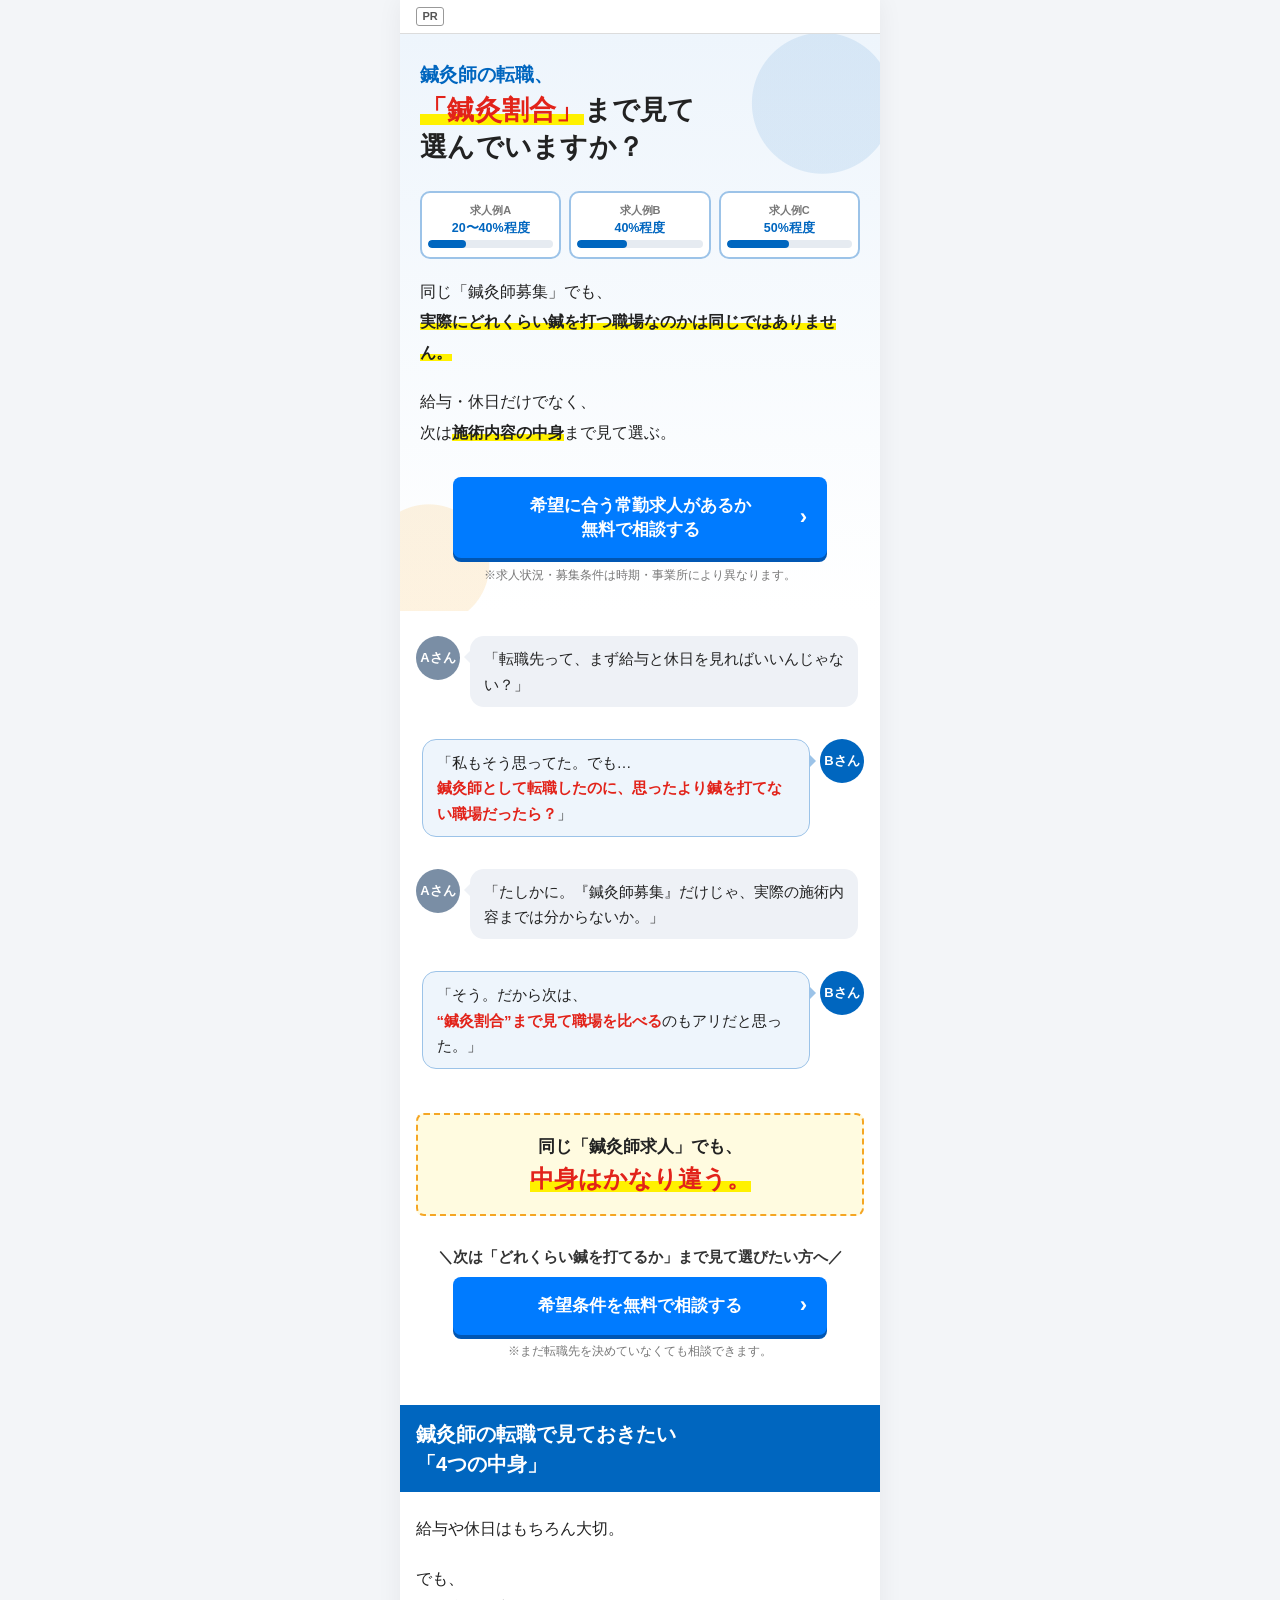
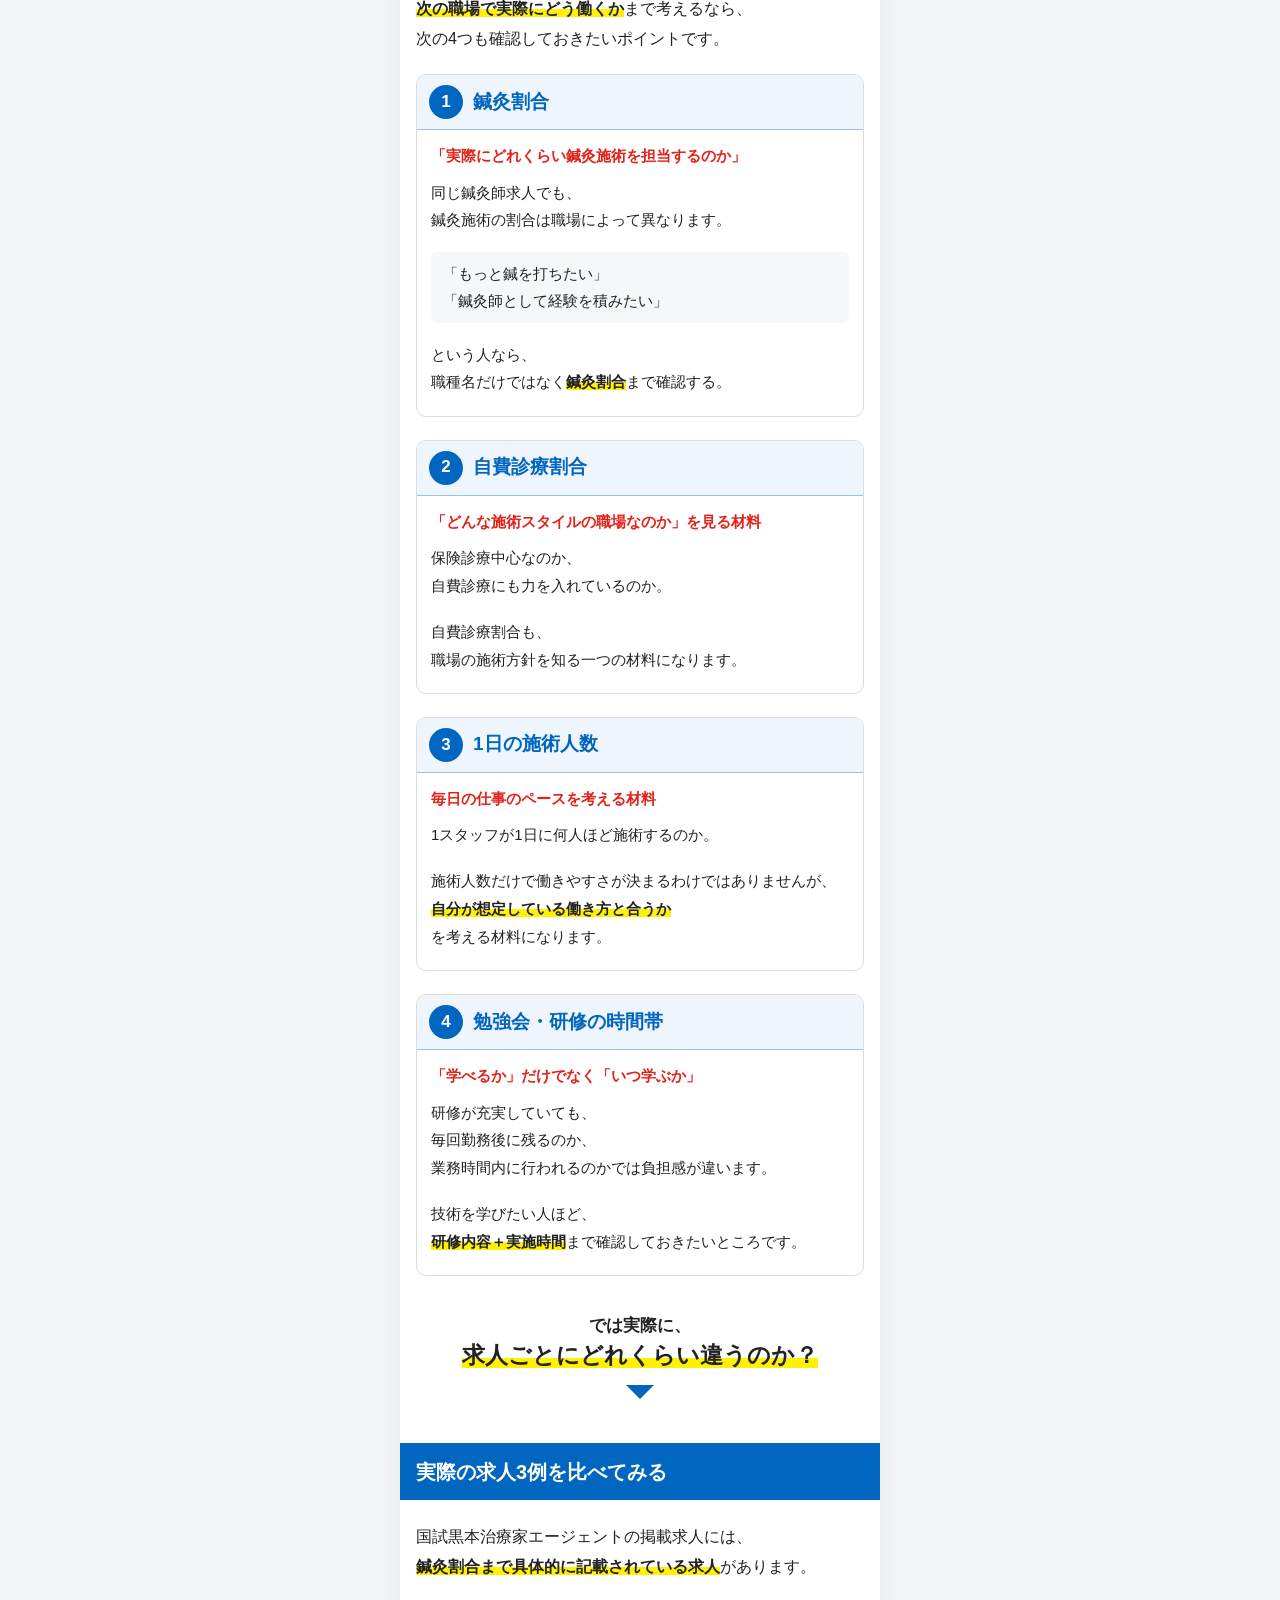
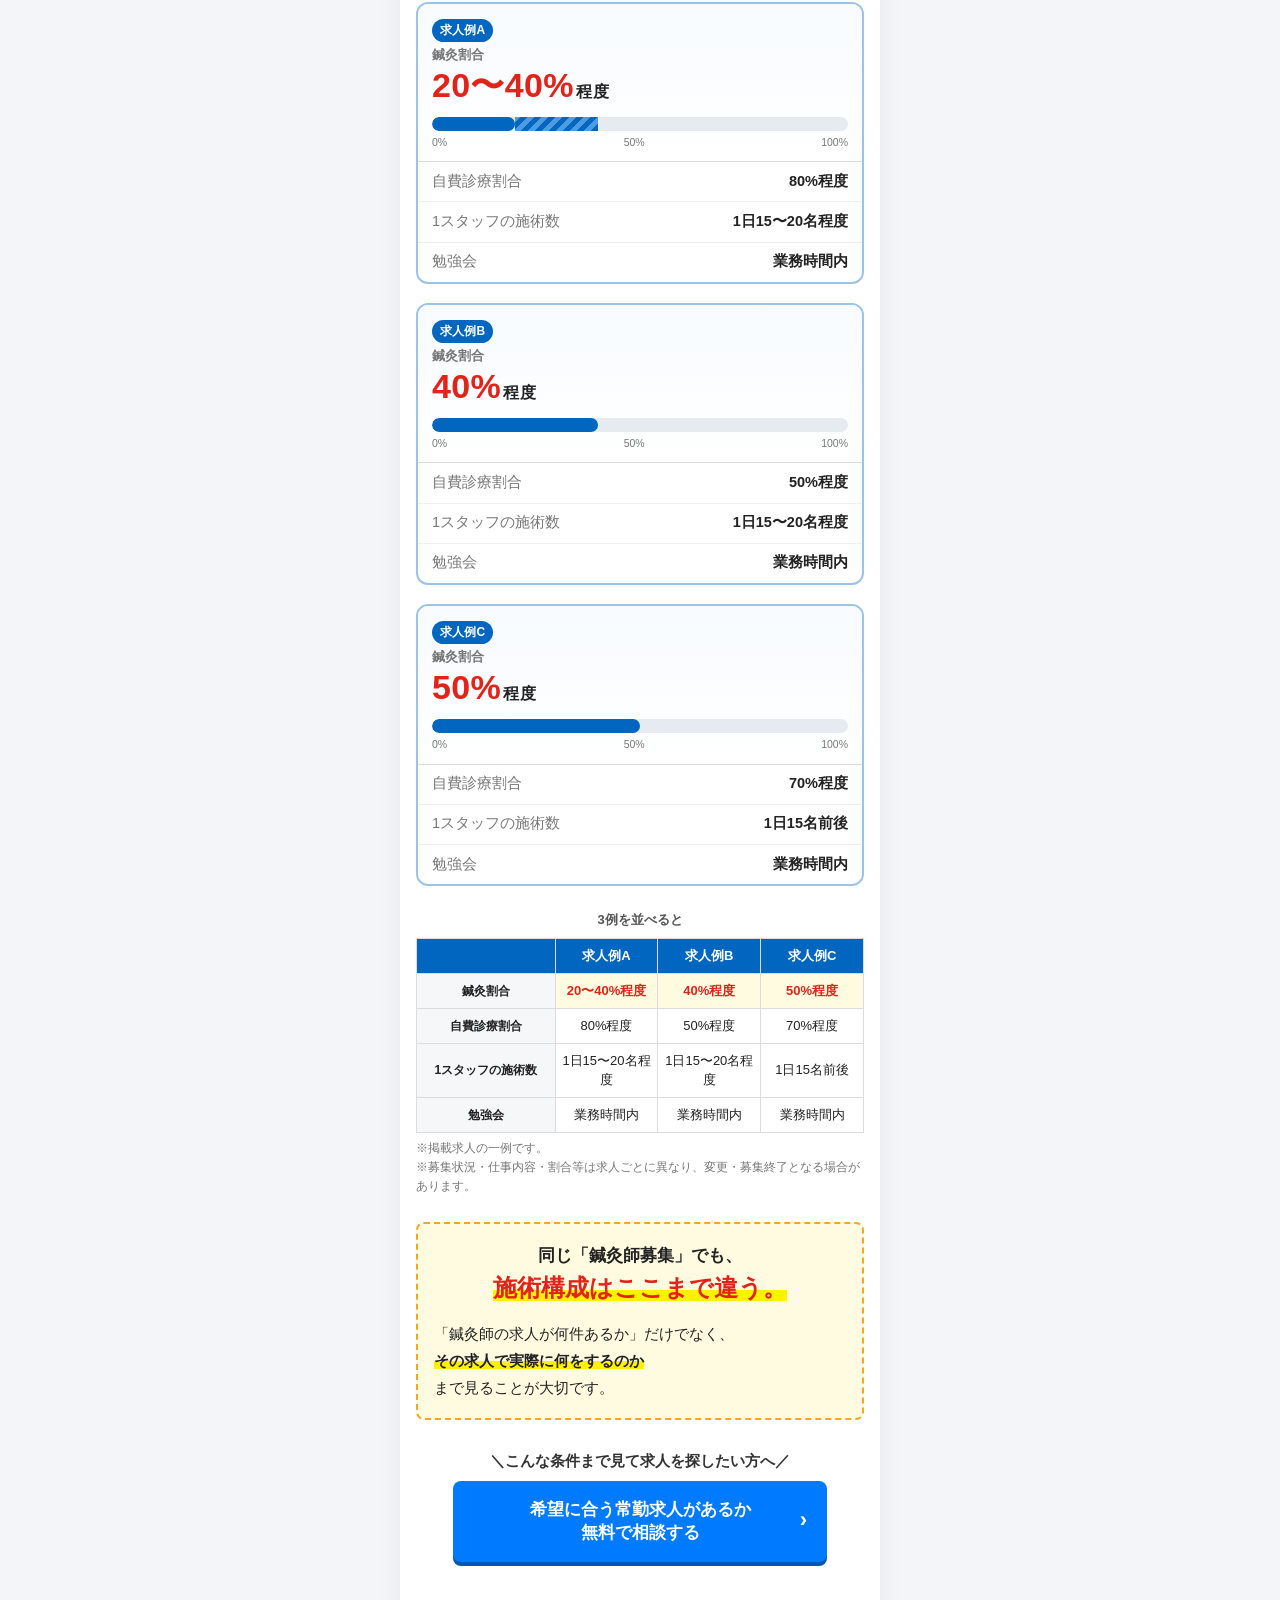
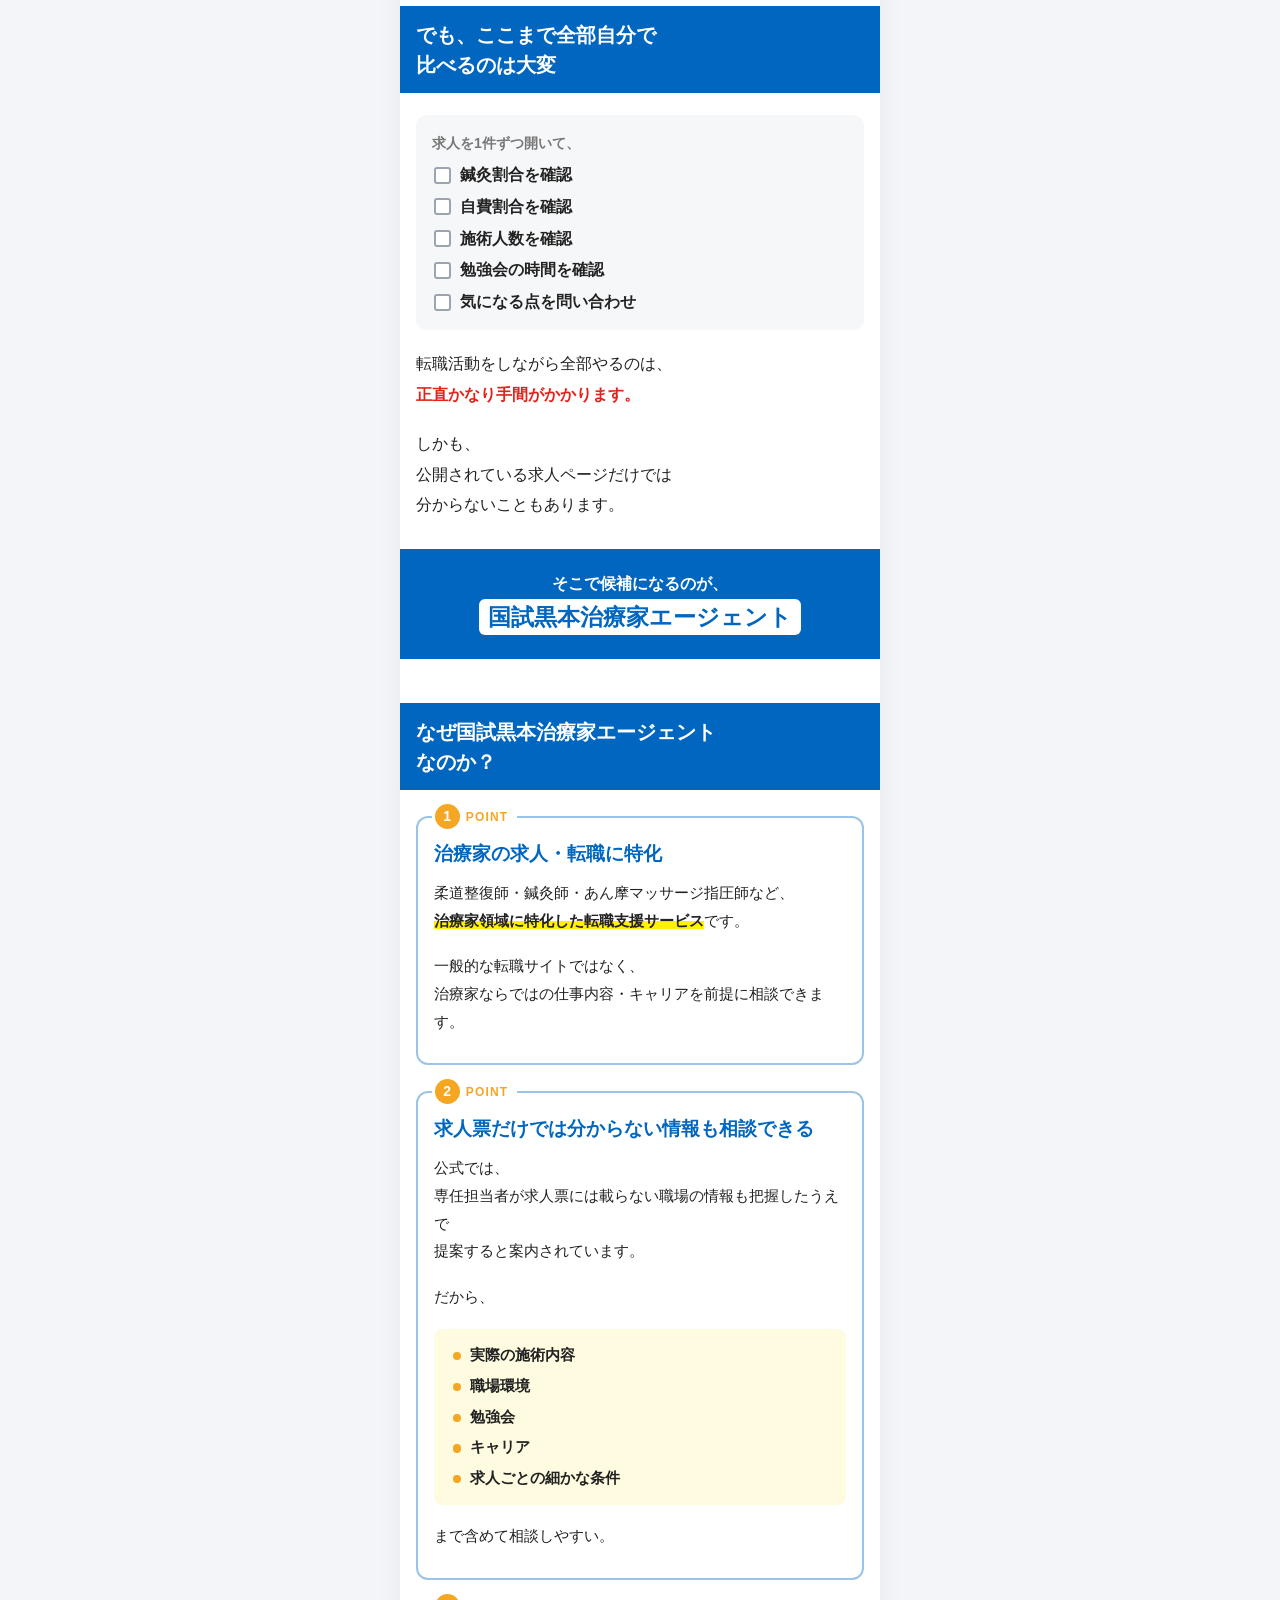
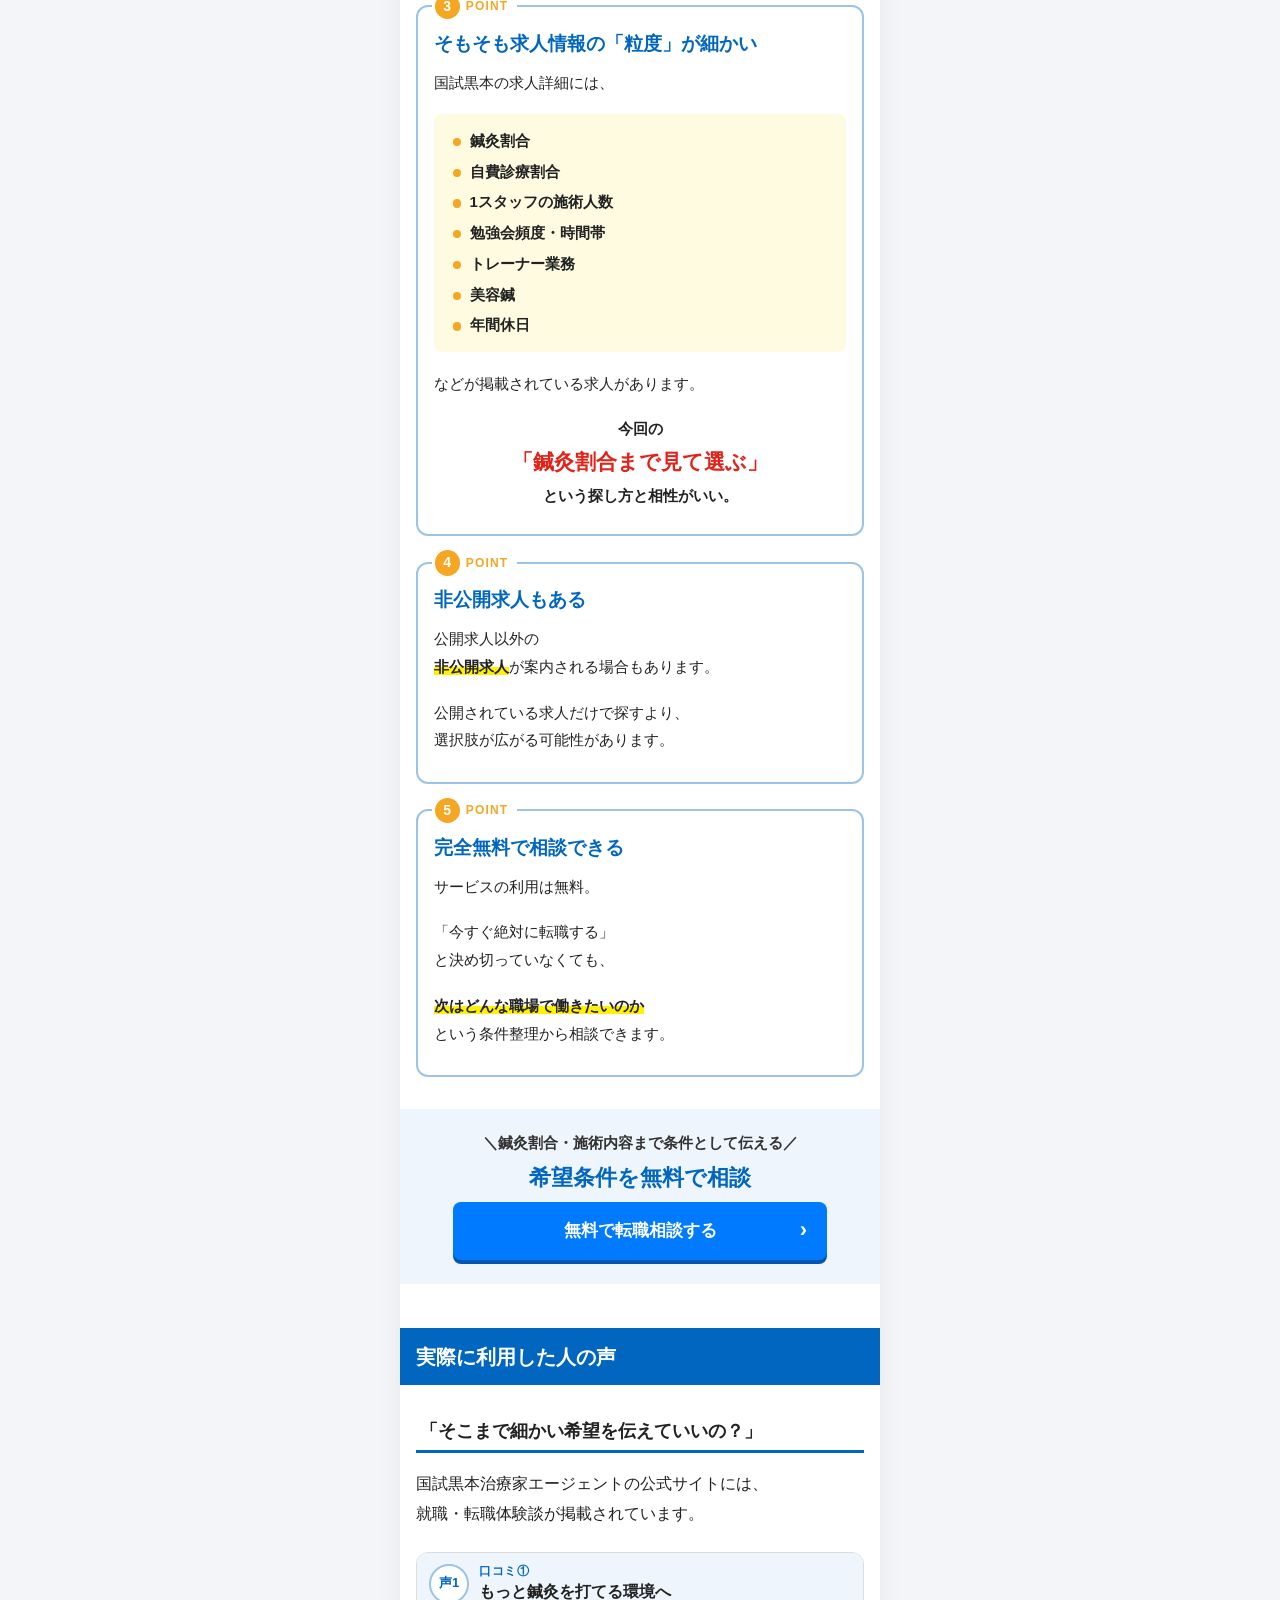
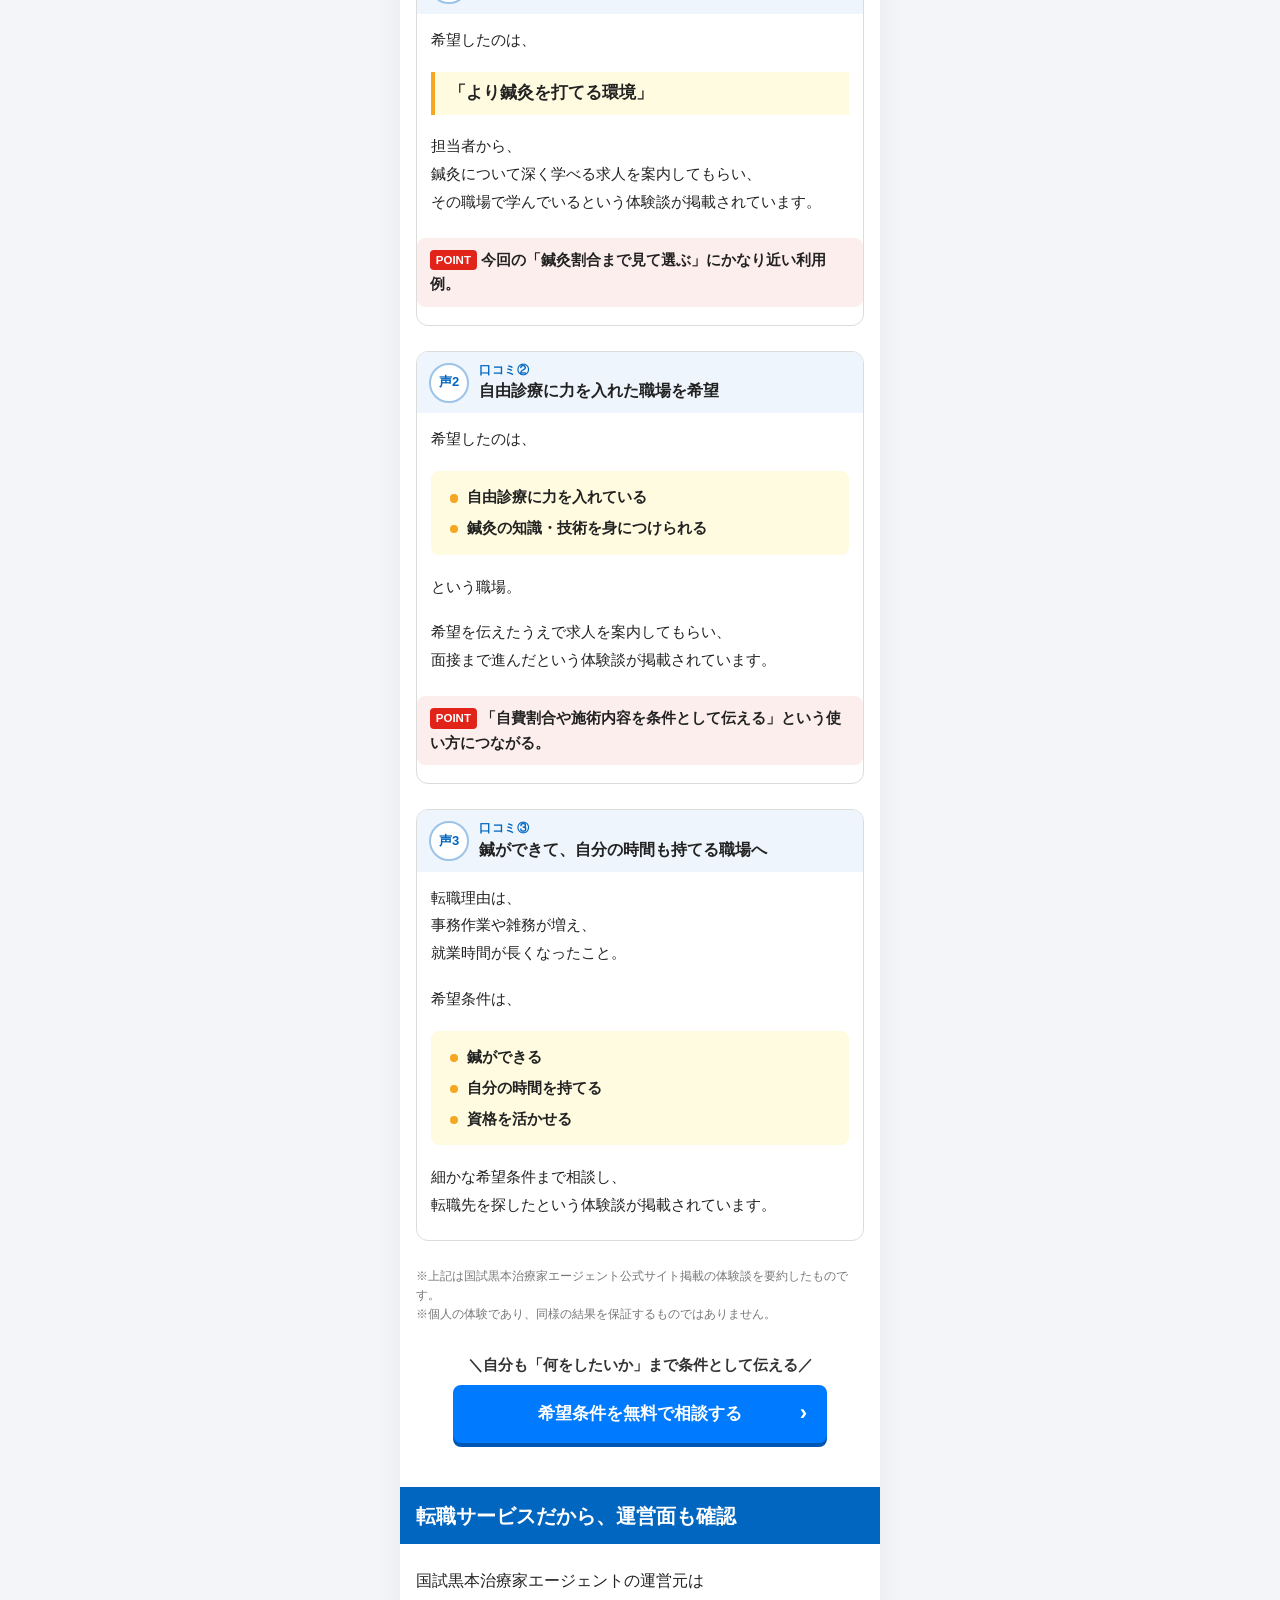
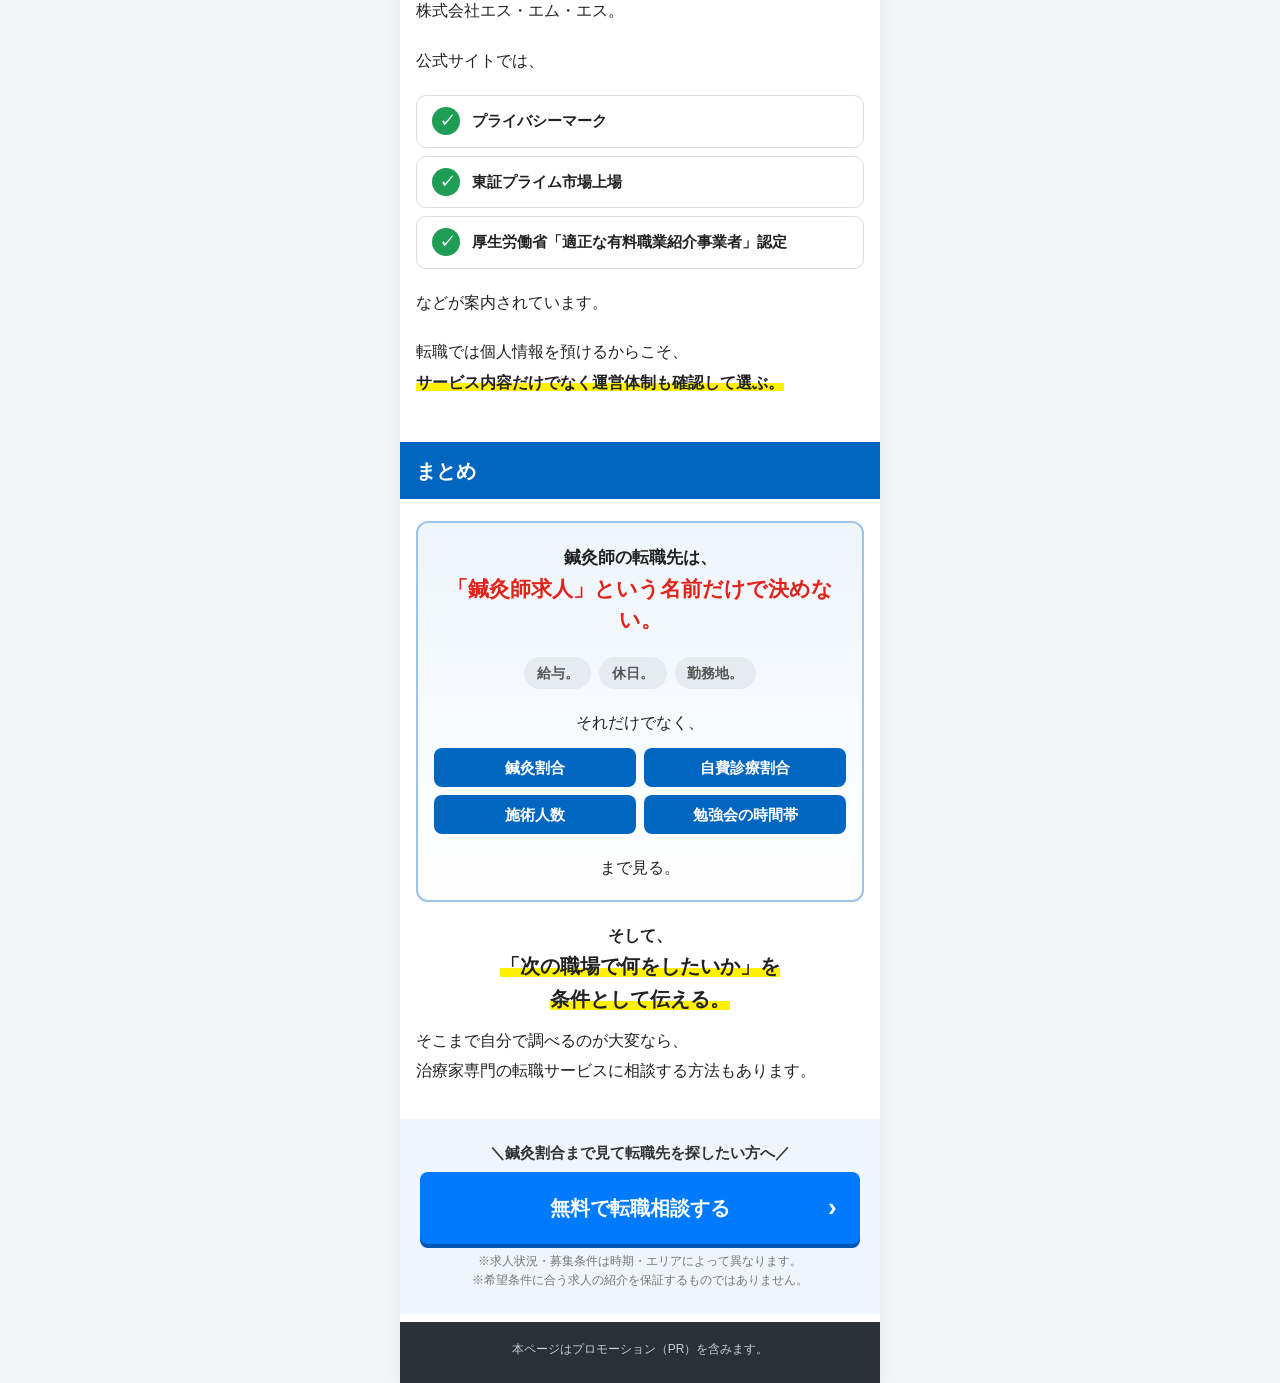
==== kokushi-kurohon-lp/index.html @ bfdd93d0 "国試黒本治療家エージェント 審査用LP（鍼灸割合）を追加 hozon/案件_国試黒本治療家エージェント/04_審査用LP_鍼灸割合_v6.md を正本に、 LPパーツ集（mt-*）の配色で375px基" ====
<!doctype html>
<html lang="ja">
<head>
<meta charset="utf-8">
<meta name="viewport" content="width=device-width, initial-scale=1">
<meta name="robots" content="noindex, nofollow">
<title>鍼灸師の転職、「鍼灸割合」まで見て選んでいますか？</title>
<meta name="description" content="同じ「鍼灸師募集」でも、実際にどれくらい鍼を打つ職場なのかは同じではありません。鍼灸割合・自費診療割合・施術人数・勉強会の時間帯まで見て転職先を選ぶ方法。">
<style>
/* ============================================================
   国試黒本治療家エージェント 審査用LP（鍼灸割合）
   台本: 案件_国試黒本治療家エージェント/04_審査用LP_鍼灸割合_v6.md
   パーツ: LPパーツ集_体験談ランキング型/parts.css（mt-*）をベースに拡張
   色：青=見出し・ボタン／赤=強調・注意／黄=マーカー・結論
   ============================================================ */
:root {
  --mt-blue: #0066bf; --mt-blue-2: #007bff; --mt-blue-bg: #eef5fc; --mt-blue-line: #9cc3e8;
  --mt-red: #e2231a; --mt-red-bg: #fdeeee;
  --mt-mark: #fff100; --mt-yellow-bg: #fffbe0; --mt-orange: #f5a623;
  --mt-ink: #222; --mt-sub: #777; --mt-rule: #dcdcdc; --mt-page: #f3f5f8;
  --mt-font: "Hiragino Sans", "ヒラギノ角ゴ ProN W3", "Noto Sans JP", Meiryo, sans-serif;
}
*, *::before, *::after { box-sizing: border-box; }
html { -webkit-text-size-adjust: 100%; }
body { margin: 0; background: var(--mt-page); }
img { max-width: 100%; }

.page { max-width: 480px; margin: 0 auto; background: #fff; box-shadow: 0 0 24px rgba(0,0,0,.06); }
.mt-body { font-family: var(--mt-font); color: var(--mt-ink); font-size: 16px; line-height: 1.9; padding: 0 16px 8px; }
.mt-body p { margin: 0 0 1.2em; }
.mt-body ul { margin: 0 0 1.2em; }

/* ---------- ヘッダー帯 ---------- */
.topbar { display: flex; align-items: center; gap: .6em; padding: .55em 16px; border-bottom: 1px solid var(--mt-rule); font-family: var(--mt-font); font-size: 12px; color: var(--mt-sub); }
.pr { display: inline-block; padding: 0 .5em; border: 1px solid #999; border-radius: 3px; color: #555; font-size: 11px; font-weight: 700; line-height: 1.6; }

/* ---------- FV ---------- */
.fv { position: relative; margin: 0 -16px; padding: 28px 20px 26px; background:
    radial-gradient(circle at 88% 12%, rgba(0,102,191,.10) 0 70px, transparent 71px),
    radial-gradient(circle at 6% 92%, rgba(245,166,35,.14) 0 60px, transparent 61px),
    linear-gradient(180deg, #eef5fc 0%, #fff 100%); overflow: hidden; }
.fv__kicker { margin: 0 0 .2em !important; font-size: 19px; font-weight: 900; line-height: 1.4; color: var(--mt-blue); }
.fv__ttl { margin: 0 0 .9em; font-size: 27px; font-weight: 900; line-height: 1.38; letter-spacing: .01em; }
.fv__ttl .q { color: var(--mt-red); background: linear-gradient(transparent 62%, var(--mt-mark) 62%); }
.fv__visual { display: grid; grid-template-columns: repeat(3, 1fr); gap: 8px; margin: 0 0 1.1em; }
.fv__card { padding: 10px 6px 9px; border: 2px solid var(--mt-blue-line); border-radius: 10px; background: #fff; text-align: center; }
.fv__card b { display: block; font-size: 11px; color: var(--mt-sub); line-height: 1.4; }
.fv__card span { display: block; margin: .15em 0 .3em; font-size: 12.5px; font-weight: 900; color: var(--mt-blue); line-height: 1.3; }
.fv__card i { display: block; height: 8px; border-radius: 99px; background: #e6ebf1; overflow: hidden; }
.fv__card i::before { content: ""; display: block; height: 100%; border-radius: 99px; background: var(--mt-blue); width: var(--w); }
.fv__lead { font-size: 16px; }
.fv__lead strong { background: linear-gradient(transparent 60%, var(--mt-mark) 60%); }

/* ---------- 見出し ---------- */
.mt-h2 { margin: 2.2em -16px 1.1em; padding: 14px 16px 13px; background: var(--mt-blue); color: #fff; font-size: 20px; font-weight: 700; line-height: 1.5; }
.mt-h2 small { display: block; font-size: 13px; font-weight: 700; opacity: .85; letter-spacing: .08em; }
.mt-h3 { margin: 1.8em 0 .9em; padding: 0 4px 5px; border-bottom: 3px solid var(--mt-blue); font-size: 18px; font-weight: 700; line-height: 1.5; }
.mt-h4 { margin: 1.2em 0 .6em; padding: 2px 8px; border-left: 4px solid var(--mt-blue); font-size: 16px; font-weight: 700; line-height: 1.55; }

/* ---------- 強調 ---------- */
.mt-mark { font-weight: 700; background: linear-gradient(transparent 55%, var(--mt-mark) 55%); }
.mt-red { color: var(--mt-red); font-weight: 700; }
.mt-small { font-size: 12px !important; color: var(--mt-sub); line-height: 1.6 !important; }
.notes { margin: 1em 0 1.4em; padding: 0; list-style: none; }
.notes li { font-size: 12px; color: var(--mt-sub); line-height: 1.6; }

/* ---------- 会話 ---------- */
.talk { margin: 1.6em 0 1.2em; }
.talk__m { display: flex; align-items: flex-start; gap: 10px; margin: 0 0 14px; }
.talk__m--r { flex-direction: row-reverse; }
.talk__who { flex: none; display: grid; place-items: center; width: 44px; height: 44px; border-radius: 50%; color: #fff; font-weight: 900; font-size: 13px; line-height: 1.1; text-align: center; }
.talk__m--l .talk__who { background: #7a8ea5; }
.talk__m--r .talk__who { background: var(--mt-blue); }
.talk__b { position: relative; max-width: calc(100% - 60px); padding: .65em .9em; border-radius: 14px; background: #eef1f6; font-size: 15px; line-height: 1.7; }
.talk__m--r .talk__b { background: var(--mt-blue-bg); border: 1px solid var(--mt-blue-line); }
.talk__b::before { content: ""; position: absolute; top: 14px; width: 0; height: 0; border: 7px solid transparent; }
.talk__m--l .talk__b::before { left: -13px; border-right-color: #eef1f6; }
.talk__m--r .talk__b::before { right: -14px; border-left-color: var(--mt-blue-line); }
.talk__b strong { color: var(--mt-red); }

/* ---------- 結論ボックス ---------- */
.mt-conclusion { margin: 1.6em 0; padding: 1.1em 1em; border: 2px dashed var(--mt-orange); border-radius: 8px; background: var(--mt-yellow-bg); text-align: center; }
.mt-conclusion__s { margin: 0 !important; font-size: 17px; font-weight: 700; line-height: 1.6; }
.mt-conclusion__l { margin: .1em 0 0 !important; font-size: 24px; font-weight: 900; line-height: 1.45; color: var(--mt-red); }
.mt-conclusion__l span { background: linear-gradient(transparent 60%, var(--mt-mark) 60%); }
.mt-conclusion__body { margin: .9em 0 0 !important; font-size: 15px; line-height: 1.8; text-align: left; }

/* ---------- CTA ---------- */
.mt-cta { margin: 1.8em 0; text-align: center; }
.mt-cta__micro { margin: 0 0 .5em !important; font-size: 15px; font-weight: 700; color: #333; line-height: 1.6; }
.mt-cta__big { margin: 0 0 .4em !important; font-size: 22px; font-weight: 900; line-height: 1.4; color: var(--mt-blue); }
.mt-cta__btn { position: relative; overflow: hidden; isolation: isolate; display: block; max-width: 22em; margin: 0 auto; padding: 1em .8em; border-radius: 8px; background: var(--mt-blue-2); box-shadow: 0 4px 0 #0056b3; color: #fff !important; font-size: 17px; font-weight: 900; line-height: 1.4; text-decoration: none; }
.mt-cta__btn::before { content: "›"; position: absolute; right: .9em; top: 50%; transform: translateY(-52%); font-size: 1.3em; }
.mt-cta__btn:active { transform: translateY(2px); box-shadow: 0 2px 0 #0056b3; }
.mt-cta__btn::after { content: ""; position: absolute; top: 0; left: -80%; z-index: -1; width: 50%; height: 100%; background: linear-gradient(100deg, rgba(255,255,255,0) 0%, rgba(255,255,255,.6) 50%, rgba(255,255,255,0) 100%); transform: skewX(-20deg); animation: mt-shine 2.8s ease-in-out infinite; }
@keyframes mt-shine { 0% { left: -80%; } 55%, 100% { left: 130%; } }
@media (prefers-reduced-motion: reduce) { .mt-cta__btn::after { animation: none; display: none; } }
.mt-cta__btn:focus-visible { outline: 3px solid var(--mt-orange); outline-offset: 3px; }
.mt-cta__note { margin: .6em 0 0 !important; font-size: 12px; color: var(--mt-sub); line-height: 1.6; }
.mt-cta__note--red { color: var(--mt-red); font-weight: 700; }
.mt-cta--panel { margin: 2em -16px; padding: 1.4em 16px 1.5em; background: var(--mt-blue-bg); }

/* ---------- SECTION 1：4つの中身 ---------- */
.axis { margin: 1.2em 0 1.4em; border: 1px solid var(--mt-rule); border-radius: 10px; overflow: hidden; background: #fff; }
.axis__head { display: flex; align-items: center; gap: 10px; padding: 10px 12px; background: var(--mt-blue-bg); border-bottom: 1px solid var(--mt-blue-line); }
.axis__num { flex: none; display: grid; place-items: center; width: 34px; height: 34px; border-radius: 50%; background: var(--mt-blue); color: #fff; font-weight: 900; font-size: 17px; }
.axis__ttl { margin: 0; font-size: 19px; font-weight: 900; line-height: 1.4; color: var(--mt-blue); }
.axis__in { padding: 12px 14px 2px; }
.axis__sub { margin: 0 0 .6em !important; font-size: 15px; font-weight: 700; line-height: 1.6; color: var(--mt-red); }
.axis__in p { font-size: 15px; line-height: 1.85; }
.quote { margin: 0 0 1em; padding: .5em .8em; border-radius: 6px; background: #f6f7f9; font-size: 15px; line-height: 1.8; }

.bridge { margin: 2.2em 0 1em; text-align: center; }
.bridge__s { margin: 0 !important; font-size: 17px; font-weight: 700; line-height: 1.6; }
.bridge__l { margin: 0 !important; font-size: 23px; font-weight: 900; line-height: 1.45; }
.bridge__l span { background: linear-gradient(transparent 60%, var(--mt-mark) 60%); }
.bridge__arrow { display: block; width: 0; height: 0; margin: .8em auto 0; border: 14px solid transparent; border-top-color: var(--mt-blue); border-bottom: 0; }

/* ---------- SECTION 2：求人例カード ---------- */
.job { margin: 1.2em 0 1.2em; border: 2px solid var(--mt-blue-line); border-radius: 12px; overflow: hidden; background: #fff; }
.job__head { padding: 10px 14px 12px; background: linear-gradient(180deg, #f7fbff, #fff); }
.job__lbl { display: inline-block; margin: 0 0 .3em !important; padding: 0 .7em; border-radius: 99px; background: var(--mt-blue); color: #fff; font-size: 12px; font-weight: 700; line-height: 1.9; }
.job__k { margin: 0 !important; font-size: 13px; font-weight: 700; color: var(--mt-sub); line-height: 1.5; }
.job__v { margin: 0 !important; font-size: 34px; font-weight: 900; line-height: 1.2; color: var(--mt-red); letter-spacing: .01em; }
.job__v small { font-size: 16px; font-weight: 700; color: var(--mt-ink); margin-left: .15em; }
.meter { position: relative; height: 14px; margin: .7em 0 .25em; border-radius: 99px; background: #e6ebf1; overflow: hidden; }
.meter__fill { position: absolute; top: 0; bottom: 0; left: 0; border-radius: 99px; background: var(--mt-blue); }
.meter__range { position: absolute; top: 0; bottom: 0; background: repeating-linear-gradient(-45deg, var(--mt-blue) 0 5px, #4d9be0 5px 10px); }
.meter__scale { display: flex; justify-content: space-between; font-size: 10.5px; color: var(--mt-sub); line-height: 1.4; }
.job__list { margin: 0 !important; padding: 0; list-style: none; border-top: 1px solid var(--mt-rule); }
.job__list li { display: flex; justify-content: space-between; gap: 1em; padding: .6em 14px; border-bottom: 1px solid #eee; font-size: 14.5px; line-height: 1.5; }
.job__list li:last-child { border-bottom: 0; }
.job__list li span { color: var(--mt-sub); }
.job__list li b { text-align: right; }

.cmp { margin: 1.4em 0 .4em; }
.cmp__cap { margin: 0 0 .4em !important; font-size: 13px; font-weight: 700; color: #555; text-align: center; }
.cmp table { width: 100%; border-collapse: collapse; font-size: 13px; line-height: 1.5; table-layout: fixed; }
.cmp th, .cmp td { padding: .55em .3em; border: 1px solid var(--mt-rule); text-align: center; vertical-align: middle; }
.cmp thead th { background: var(--mt-blue); color: #fff; font-weight: 700; }
.cmp tbody th { background: #f6f7f9; font-weight: 700; font-size: 12px; }
.cmp thead th:first-child { width: 31%; }
.cmp tr.is-key td { background: var(--mt-yellow-bg); color: var(--mt-red); font-weight: 900; }

/* ---------- SECTION 3：手間 ---------- */
.todo { margin: 1em 0 1.2em; padding: .9em 1em .5em; border-radius: 10px; background: #f6f7f9; }
.todo__ttl { margin: 0 0 .5em !important; font-size: 14px; font-weight: 700; color: var(--mt-sub); }
.todo ul { margin: 0 !important; padding: 0; list-style: none; }
.todo li { position: relative; margin: 0 0 .45em; padding-left: 1.8em; font-size: 15.5px; font-weight: 700; line-height: 1.6; }
.todo li::before { content: ""; position: absolute; left: .1em; top: .22em; width: 1.1em; height: 1.1em; border: 2px solid #9aa5b1; border-radius: 3px; background: #fff; }
.solution { margin: 1.8em -16px 0; padding: 1.4em 16px 1.5em; background: var(--mt-blue); color: #fff; text-align: center; }
.solution__s { margin: 0 !important; font-size: 16px; font-weight: 700; line-height: 1.6; }
.solution__l { margin: .1em 0 0 !important; font-size: 23px; font-weight: 900; line-height: 1.45; }
.solution__l span { display: inline-block; padding: .05em .4em; border-radius: 6px; background: #fff; color: var(--mt-blue); }

/* ---------- SECTION 4：強み ---------- */
.merit { position: relative; margin: 1.6em 0 1.4em; padding: 1.4em 1em .6em; border: 2px solid var(--mt-blue-line); border-radius: 12px; background: #fff; }
.merit__lbl { position: absolute; top: -.9em; left: .9em; display: inline-flex; align-items: center; gap: .4em; padding: 0 .6em 0 .2em; background: #fff; }
.merit__lbl i { display: grid; place-items: center; width: 1.8em; height: 1.8em; border-radius: 50%; background: var(--mt-orange); color: #fff; font-style: normal; font-weight: 900; font-size: 14px; }
.merit__lbl b { font-size: 12px; color: var(--mt-orange); letter-spacing: .1em; }
.merit__ttl { margin: 0 0 .6em !important; font-size: 18.5px; font-weight: 900; line-height: 1.5; color: var(--mt-blue); }
.merit p { font-size: 15px; line-height: 1.85; }
.mt-points { margin: .4em 0 1.1em; padding: .9em 1em .5em; border-radius: 8px; background: var(--mt-yellow-bg); }
.mt-points ul { margin: 0 !important; padding: 0; list-style: none; }
.mt-points li { position: relative; margin: 0 0 .45em; padding-left: 1.3em; font-size: 15px; font-weight: 700; line-height: 1.6; }
.mt-points li::before { content: ""; position: absolute; left: .2em; top: .6em; width: .55em; height: .55em; border-radius: 50%; background: var(--mt-orange); }
.fit { margin: .2em 0 1em !important; text-align: center; font-size: 15px; font-weight: 700; line-height: 1.6; }
.fit span { display: block; font-size: 21px; font-weight: 900; color: var(--mt-red); }

/* ---------- SECTION 5：口コミ ---------- */
.voice { margin: 1.4em 0 1.6em; border: 1px solid var(--mt-rule); border-radius: 12px; overflow: hidden; background: #fff; }
.voice__head { display: flex; align-items: center; gap: 10px; padding: 10px 12px; background: var(--mt-blue-bg); }
.voice__ico { flex: none; display: grid; place-items: center; width: 40px; height: 40px; border-radius: 50%; background: #fff; border: 2px solid var(--mt-blue-line); color: var(--mt-blue); font-weight: 900; font-size: 13px; }
.voice__ttl { margin: 0 !important; font-size: 16px; font-weight: 900; line-height: 1.5; }
.voice__ttl small { display: block; font-size: 11.5px; font-weight: 700; color: var(--mt-blue); letter-spacing: .06em; }
.voice__in { padding: 12px 14px 4px; }
.voice__in p { font-size: 15px; line-height: 1.85; }
.voice__wish { margin: .2em 0 1em !important; padding: .5em .8em; border-left: 4px solid var(--mt-orange); background: var(--mt-yellow-bg); font-size: 17px !important; font-weight: 900; line-height: 1.55 !important; }
.voice__point { margin: 0 14px 14px; padding: .7em .9em; border-radius: 8px; background: var(--mt-red-bg); font-size: 14.5px; line-height: 1.7; }
.voice__point b { display: inline-block; margin-right: .4em; padding: 0 .5em; border-radius: 4px; background: var(--mt-red); color: #fff; font-size: 11.5px; line-height: 1.8; vertical-align: .1em; }

/* ---------- SECTION 6：信頼 ---------- */
.trust { display: grid; gap: 8px; margin: 1em 0 1.2em; padding: 0; list-style: none; }
.trust li { display: flex; align-items: center; gap: 12px; padding: .75em 1em; border: 1px solid var(--mt-rule); border-radius: 10px; background: #fff; font-size: 15px; font-weight: 700; line-height: 1.5; }
.trust li::before { content: "✓"; flex: none; display: grid; place-items: center; width: 28px; height: 28px; border-radius: 50%; background: #1f9d55; color: #fff; font-size: 15px; font-weight: 900; }

/* ---------- SECTION 7：まとめ ---------- */
.summary { margin: 1em 0; padding: 1.3em 1em 1em; border-radius: 12px; background: linear-gradient(180deg, #eef5fc, #fff); border: 2px solid var(--mt-blue-line); }
.summary__lead { margin: 0 0 .1em !important; font-size: 17px; font-weight: 700; text-align: center; line-height: 1.6; }
.summary__big { margin: 0 0 1em !important; font-size: 21px; font-weight: 900; text-align: center; line-height: 1.5; color: var(--mt-red); }
.summary__basic { display: flex; justify-content: center; gap: 8px; margin: 0 0 1em; padding: 0; list-style: none; }
.summary__basic li { padding: .2em .9em; border-radius: 99px; background: #e6ebf1; font-size: 14px; font-weight: 700; color: #555; }
.summary__plus { margin: 0 0 1em; padding: 0; list-style: none; display: grid; grid-template-columns: 1fr 1fr; gap: 8px; }
.summary__plus li { padding: .6em .4em; border-radius: 8px; background: var(--mt-blue); color: #fff; text-align: center; font-size: 15px; font-weight: 900; line-height: 1.4; }
.summary__end { margin: 1.2em 0 .6em !important; text-align: center; }
.summary__end small { display: block; font-size: 16px; font-weight: 700; }
.summary__end b { font-size: 20px; font-weight: 900; line-height: 1.5; background: linear-gradient(transparent 60%, var(--mt-mark) 60%); }

/* ---------- フッター ---------- */
.foot { padding: 1.4em 16px 2em; background: #2b2f36; color: #c9cdd3; font-family: var(--mt-font); font-size: 12px; line-height: 1.7; text-align: center; }

@media (min-width: 481px) {
  body { padding: 0; }
}
</style>
</head>
<body>
<div class="page">

  <div class="topbar"><span class="pr">PR</span></div>

  <main class="mt-body">

    <!-- ===== FV ===== -->
    <section class="fv" aria-labelledby="fv-ttl">
      <p class="fv__kicker">鍼灸師の転職、</p>
      <h1 class="fv__ttl" id="fv-ttl"><span class="q">「鍼灸割合」</span>まで見て<br>選んでいますか？</h1>

      <div class="fv__visual" aria-hidden="true">
        <div class="fv__card"><b>求人例A</b><span>20〜40%程度</span><i style="--w:30%"></i></div>
        <div class="fv__card"><b>求人例B</b><span>40%程度</span><i style="--w:40%"></i></div>
        <div class="fv__card"><b>求人例C</b><span>50%程度</span><i style="--w:50%"></i></div>
      </div>

      <p class="fv__lead">同じ「鍼灸師募集」でも、<br><strong>実際にどれくらい鍼を打つ職場なのかは同じではありません。</strong></p>
      <p class="fv__lead">給与・休日だけでなく、<br>次は<strong>施術内容の中身</strong>まで見て選ぶ。</p>

      <div class="mt-cta" style="margin-bottom:0">
        <a class="mt-cta__btn" href="#" data-cta rel="nofollow sponsored noopener" target="_blank">希望に合う常勤求人があるか<br>無料で相談する</a>
        <p class="mt-cta__note">※求人状況・募集条件は時期・事業所により異なります。</p>
      </div>
    </section>

    <!-- ===== FV直下：会話 ===== -->
    <div class="talk">
      <div class="talk__m talk__m--l">
        <span class="talk__who">Aさん</span>
        <p class="talk__b">「転職先って、まず給与と休日を見ればいいんじゃない？」</p>
      </div>
      <div class="talk__m talk__m--r">
        <span class="talk__who">Bさん</span>
        <p class="talk__b">「私もそう思ってた。でも…<br><strong>鍼灸師として転職したのに、思ったより鍼を打てない職場だったら？</strong>」</p>
      </div>
      <div class="talk__m talk__m--l">
        <span class="talk__who">Aさん</span>
        <p class="talk__b">「たしかに。『鍼灸師募集』だけじゃ、実際の施術内容までは分からないか。」</p>
      </div>
      <div class="talk__m talk__m--r">
        <span class="talk__who">Bさん</span>
        <p class="talk__b">「そう。だから次は、<br><strong>“鍼灸割合”まで見て職場を比べる</strong>のもアリだと思った。」</p>
      </div>
    </div>

    <div class="mt-conclusion">
      <p class="mt-conclusion__s">同じ「鍼灸師求人」でも、</p>
      <p class="mt-conclusion__l"><span>中身はかなり違う。</span></p>
    </div>

    <div class="mt-cta">
      <p class="mt-cta__micro">＼次は「どれくらい鍼を打てるか」まで見て選びたい方へ／</p>
      <a class="mt-cta__btn" href="#" data-cta rel="nofollow sponsored noopener" target="_blank">希望条件を無料で相談する</a>
      <p class="mt-cta__note">※まだ転職先を決めていなくても相談できます。</p>
    </div>

    <!-- ===== SECTION 1 ===== -->
    <h2 class="mt-h2">鍼灸師の転職で見ておきたい<br>「4つの中身」</h2>

    <p>給与や休日はもちろん大切。</p>
    <p>でも、<br><span class="mt-mark">次の職場で実際にどう働くか</span>まで考えるなら、<br>次の4つも確認しておきたいポイントです。</p>

    <section class="axis">
      <div class="axis__head"><span class="axis__num">1</span><h3 class="axis__ttl">鍼灸割合</h3></div>
      <div class="axis__in">
        <p class="axis__sub">「実際にどれくらい鍼灸施術を担当するのか」</p>
        <p>同じ鍼灸師求人でも、<br>鍼灸施術の割合は職場によって異なります。</p>
        <p class="quote">「もっと鍼を打ちたい」<br>「鍼灸師として経験を積みたい」</p>
        <p>という人なら、<br>職種名だけではなく<span class="mt-mark">鍼灸割合</span>まで確認する。</p>
      </div>
    </section>

    <section class="axis">
      <div class="axis__head"><span class="axis__num">2</span><h3 class="axis__ttl">自費診療割合</h3></div>
      <div class="axis__in">
        <p class="axis__sub">「どんな施術スタイルの職場なのか」を見る材料</p>
        <p>保険診療中心なのか、<br>自費診療にも力を入れているのか。</p>
        <p>自費診療割合も、<br>職場の施術方針を知る一つの材料になります。</p>
      </div>
    </section>

    <section class="axis">
      <div class="axis__head"><span class="axis__num">3</span><h3 class="axis__ttl">1日の施術人数</h3></div>
      <div class="axis__in">
        <p class="axis__sub">毎日の仕事のペースを考える材料</p>
        <p>1スタッフが1日に何人ほど施術するのか。</p>
        <p>施術人数だけで働きやすさが決まるわけではありませんが、<br><span class="mt-mark">自分が想定している働き方と合うか</span><br>を考える材料になります。</p>
      </div>
    </section>

    <section class="axis">
      <div class="axis__head"><span class="axis__num">4</span><h3 class="axis__ttl">勉強会・研修の時間帯</h3></div>
      <div class="axis__in">
        <p class="axis__sub">「学べるか」だけでなく「いつ学ぶか」</p>
        <p>研修が充実していても、<br>毎回勤務後に残るのか、<br>業務時間内に行われるのかでは負担感が違います。</p>
        <p>技術を学びたい人ほど、<br><span class="mt-mark">研修内容＋実施時間</span>まで確認しておきたいところです。</p>
      </div>
    </section>

    <div class="bridge">
      <p class="bridge__s">では実際に、</p>
      <p class="bridge__l"><span>求人ごとにどれくらい違うのか？</span></p>
      <span class="bridge__arrow" aria-hidden="true"></span>
    </div>

    <!-- ===== SECTION 2 ===== -->
    <h2 class="mt-h2">実際の求人3例を比べてみる</h2>

    <p>国試黒本治療家エージェントの掲載求人には、<br><span class="mt-mark">鍼灸割合まで具体的に記載されている求人</span>があります。</p>

    <article class="job" aria-label="求人例A">
      <div class="job__head">
        <p class="job__lbl">求人例A</p>
        <p class="job__k">鍼灸割合</p>
        <p class="job__v">20〜40%<small>程度</small></p>
        <div class="meter" aria-hidden="true"><span class="meter__range" style="left:20%;width:20%"></span><span class="meter__fill" style="width:20%"></span></div>
        <div class="meter__scale" aria-hidden="true"><span>0%</span><span>50%</span><span>100%</span></div>
      </div>
      <ul class="job__list">
        <li><span>自費診療割合</span><b>80%程度</b></li>
        <li><span>1スタッフの施術数</span><b>1日15〜20名程度</b></li>
        <li><span>勉強会</span><b>業務時間内</b></li>
      </ul>
    </article>

    <article class="job" aria-label="求人例B">
      <div class="job__head">
        <p class="job__lbl">求人例B</p>
        <p class="job__k">鍼灸割合</p>
        <p class="job__v">40%<small>程度</small></p>
        <div class="meter" aria-hidden="true"><span class="meter__fill" style="width:40%"></span></div>
        <div class="meter__scale" aria-hidden="true"><span>0%</span><span>50%</span><span>100%</span></div>
      </div>
      <ul class="job__list">
        <li><span>自費診療割合</span><b>50%程度</b></li>
        <li><span>1スタッフの施術数</span><b>1日15〜20名程度</b></li>
        <li><span>勉強会</span><b>業務時間内</b></li>
      </ul>
    </article>

    <article class="job" aria-label="求人例C">
      <div class="job__head">
        <p class="job__lbl">求人例C</p>
        <p class="job__k">鍼灸割合</p>
        <p class="job__v">50%<small>程度</small></p>
        <div class="meter" aria-hidden="true"><span class="meter__fill" style="width:50%"></span></div>
        <div class="meter__scale" aria-hidden="true"><span>0%</span><span>50%</span><span>100%</span></div>
      </div>
      <ul class="job__list">
        <li><span>自費診療割合</span><b>70%程度</b></li>
        <li><span>1スタッフの施術数</span><b>1日15名前後</b></li>
        <li><span>勉強会</span><b>業務時間内</b></li>
      </ul>
    </article>

    <div class="cmp">
      <p class="cmp__cap">3例を並べると</p>
      <table>
        <thead><tr><th scope="col"></th><th scope="col">求人例A</th><th scope="col">求人例B</th><th scope="col">求人例C</th></tr></thead>
        <tbody>
          <tr class="is-key"><th scope="row">鍼灸割合</th><td>20〜40%程度</td><td>40%程度</td><td>50%程度</td></tr>
          <tr><th scope="row">自費診療割合</th><td>80%程度</td><td>50%程度</td><td>70%程度</td></tr>
          <tr><th scope="row">1スタッフの施術数</th><td>1日15〜20名程度</td><td>1日15〜20名程度</td><td>1日15名前後</td></tr>
          <tr><th scope="row">勉強会</th><td>業務時間内</td><td>業務時間内</td><td>業務時間内</td></tr>
        </tbody>
      </table>
    </div>

    <ul class="notes">
      <li>※掲載求人の一例です。</li>
      <li>※募集状況・仕事内容・割合等は求人ごとに異なり、変更・募集終了となる場合があります。</li>
    </ul>

    <div class="mt-conclusion">
      <p class="mt-conclusion__s">同じ「鍼灸師募集」でも、</p>
      <p class="mt-conclusion__l"><span>施術構成はここまで違う。</span></p>
      <p class="mt-conclusion__body">「鍼灸師の求人が何件あるか」だけでなく、<br><span class="mt-mark">その求人で実際に何をするのか</span><br>まで見ることが大切です。</p>
    </div>

    <div class="mt-cta">
      <p class="mt-cta__micro">＼こんな条件まで見て求人を探したい方へ／</p>
      <a class="mt-cta__btn" href="#" data-cta rel="nofollow sponsored noopener" target="_blank">希望に合う常勤求人があるか<br>無料で相談する</a>
    </div>

    <!-- ===== SECTION 3 ===== -->
    <h2 class="mt-h2">でも、ここまで全部自分で<br>比べるのは大変</h2>

    <div class="todo">
      <p class="todo__ttl">求人を1件ずつ開いて、</p>
      <ul>
        <li>鍼灸割合を確認</li>
        <li>自費割合を確認</li>
        <li>施術人数を確認</li>
        <li>勉強会の時間を確認</li>
        <li>気になる点を問い合わせ</li>
      </ul>
    </div>

    <p>転職活動をしながら全部やるのは、<br><span class="mt-red">正直かなり手間がかかります。</span></p>
    <p>しかも、<br>公開されている求人ページだけでは<br>分からないこともあります。</p>

    <div class="solution">
      <p class="solution__s">そこで候補になるのが、</p>
      <p class="solution__l"><span>国試黒本治療家エージェント</span></p>
    </div>

    <!-- ===== SECTION 4 ===== -->
    <h2 class="mt-h2">なぜ国試黒本治療家エージェント<br>なのか？</h2>

    <section class="merit">
      <p class="merit__lbl"><i>1</i><b>POINT</b></p>
      <h3 class="merit__ttl">治療家の求人・転職に特化</h3>
      <p>柔道整復師・鍼灸師・あん摩マッサージ指圧師など、<br><span class="mt-mark">治療家領域に特化した転職支援サービス</span>です。</p>
      <p>一般的な転職サイトではなく、<br>治療家ならではの仕事内容・キャリアを前提に相談できます。</p>
    </section>

    <section class="merit">
      <p class="merit__lbl"><i>2</i><b>POINT</b></p>
      <h3 class="merit__ttl">求人票だけでは分からない情報も相談できる</h3>
      <p>公式では、<br>専任担当者が求人票には載らない職場の情報も把握したうえで<br>提案すると案内されています。</p>
      <p>だから、</p>
      <div class="mt-points">
        <ul>
          <li>実際の施術内容</li>
          <li>職場環境</li>
          <li>勉強会</li>
          <li>キャリア</li>
          <li>求人ごとの細かな条件</li>
        </ul>
      </div>
      <p>まで含めて相談しやすい。</p>
    </section>

    <section class="merit">
      <p class="merit__lbl"><i>3</i><b>POINT</b></p>
      <h3 class="merit__ttl">そもそも求人情報の「粒度」が細かい</h3>
      <p>国試黒本の求人詳細には、</p>
      <div class="mt-points">
        <ul>
          <li>鍼灸割合</li>
          <li>自費診療割合</li>
          <li>1スタッフの施術人数</li>
          <li>勉強会頻度・時間帯</li>
          <li>トレーナー業務</li>
          <li>美容鍼</li>
          <li>年間休日</li>
        </ul>
      </div>
      <p>などが掲載されている求人があります。</p>
      <p class="fit">今回の<span>「鍼灸割合まで見て選ぶ」</span>という探し方と相性がいい。</p>
    </section>

    <section class="merit">
      <p class="merit__lbl"><i>4</i><b>POINT</b></p>
      <h3 class="merit__ttl">非公開求人もある</h3>
      <p>公開求人以外の<br><span class="mt-mark">非公開求人</span>が案内される場合もあります。</p>
      <p>公開されている求人だけで探すより、<br>選択肢が広がる可能性があります。</p>
    </section>

    <section class="merit">
      <p class="merit__lbl"><i>5</i><b>POINT</b></p>
      <h3 class="merit__ttl">完全無料で相談できる</h3>
      <p>サービスの利用は無料。</p>
      <p>「今すぐ絶対に転職する」<br>と決め切っていなくても、</p>
      <p><span class="mt-mark">次はどんな職場で働きたいのか</span><br>という条件整理から相談できます。</p>
    </section>

    <div class="mt-cta mt-cta--panel">
      <p class="mt-cta__micro">＼鍼灸割合・施術内容まで条件として伝える／</p>
      <p class="mt-cta__big">希望条件を無料で相談</p>
      <a class="mt-cta__btn" href="#" data-cta rel="nofollow sponsored noopener" target="_blank">無料で転職相談する</a>
    </div>

    <!-- ===== SECTION 5 ===== -->
    <h2 class="mt-h2">実際に利用した人の声</h2>

    <h3 class="mt-h3">「そこまで細かい希望を伝えていいの？」</h3>
    <p>国試黒本治療家エージェントの公式サイトには、<br>就職・転職体験談が掲載されています。</p>

    <article class="voice">
      <div class="voice__head">
        <span class="voice__ico" aria-hidden="true">声1</span>
        <h4 class="voice__ttl"><small>口コミ①</small>もっと鍼灸を打てる環境へ</h4>
      </div>
      <div class="voice__in">
        <p>希望したのは、</p>
        <p class="voice__wish">「より鍼灸を打てる環境」</p>
        <p>担当者から、<br>鍼灸について深く学べる求人を案内してもらい、<br>その職場で学んでいるという体験談が掲載されています。</p>
      </div>
      <p class="voice__point"><b>POINT</b><strong>今回の「鍼灸割合まで見て選ぶ」にかなり近い利用例。</strong></p>
    </article>

    <article class="voice">
      <div class="voice__head">
        <span class="voice__ico" aria-hidden="true">声2</span>
        <h4 class="voice__ttl"><small>口コミ②</small>自由診療に力を入れた職場を希望</h4>
      </div>
      <div class="voice__in">
        <p>希望したのは、</p>
        <div class="mt-points">
          <ul>
            <li>自由診療に力を入れている</li>
            <li>鍼灸の知識・技術を身につけられる</li>
          </ul>
        </div>
        <p>という職場。</p>
        <p>希望を伝えたうえで求人を案内してもらい、<br>面接まで進んだという体験談が掲載されています。</p>
      </div>
      <p class="voice__point"><b>POINT</b><strong>「自費割合や施術内容を条件として伝える」という使い方につながる。</strong></p>
    </article>

    <article class="voice">
      <div class="voice__head">
        <span class="voice__ico" aria-hidden="true">声3</span>
        <h4 class="voice__ttl"><small>口コミ③</small>鍼ができて、自分の時間も持てる職場へ</h4>
      </div>
      <div class="voice__in">
        <p>転職理由は、<br>事務作業や雑務が増え、<br>就業時間が長くなったこと。</p>
        <p>希望条件は、</p>
        <div class="mt-points">
          <ul>
            <li>鍼ができる</li>
            <li>自分の時間を持てる</li>
            <li>資格を活かせる</li>
          </ul>
        </div>
        <p>細かな希望条件まで相談し、<br>転職先を探したという体験談が掲載されています。</p>
      </div>
    </article>

    <ul class="notes">
      <li>※上記は国試黒本治療家エージェント公式サイト掲載の体験談を要約したものです。</li>
      <li>※個人の体験であり、同様の結果を保証するものではありません。</li>
    </ul>

    <div class="mt-cta">
      <p class="mt-cta__micro">＼自分も「何をしたいか」まで条件として伝える／</p>
      <a class="mt-cta__btn" href="#" data-cta rel="nofollow sponsored noopener" target="_blank">希望条件を無料で相談する</a>
    </div>

    <!-- ===== SECTION 6 ===== -->
    <h2 class="mt-h2">転職サービスだから、運営面も確認</h2>

    <p>国試黒本治療家エージェントの運営元は<br>株式会社エス・エム・エス。</p>
    <p>公式サイトでは、</p>
    <ul class="trust">
      <li>プライバシーマーク</li>
      <li>東証プライム市場上場</li>
      <li>厚生労働省「適正な有料職業紹介事業者」認定</li>
    </ul>
    <p>などが案内されています。</p>
    <p>転職では個人情報を預けるからこそ、<br><span class="mt-mark">サービス内容だけでなく運営体制も確認して選ぶ。</span></p>

    <!-- ===== SECTION 7 ===== -->
    <h2 class="mt-h2">まとめ</h2>

    <div class="summary">
      <p class="summary__lead">鍼灸師の転職先は、</p>
      <p class="summary__big">「鍼灸師求人」という名前だけで決めない。</p>
      <ul class="summary__basic">
        <li>給与。</li><li>休日。</li><li>勤務地。</li>
      </ul>
      <p style="text-align:center;margin-bottom:.6em">それだけでなく、</p>
      <ul class="summary__plus">
        <li>鍼灸割合</li>
        <li>自費診療割合</li>
        <li>施術人数</li>
        <li>勉強会の時間帯</li>
      </ul>
      <p style="text-align:center;margin:0">まで見る。</p>
    </div>

    <p class="summary__end"><small>そして、</small><b>「次の職場で何をしたいか」を<br>条件として伝える。</b></p>

    <p>そこまで自分で調べるのが大変なら、<br>治療家専門の転職サービスに相談する方法もあります。</p>

    <div class="mt-cta mt-cta--panel" style="margin-bottom:0">
      <p class="mt-cta__micro">＼鍼灸割合まで見て転職先を探したい方へ／</p>
      <a class="mt-cta__btn" href="#" data-cta rel="nofollow sponsored noopener" target="_blank" style="font-size:20px;padding:1.1em .8em">無料で転職相談する</a>
      <p class="mt-cta__note">※求人状況・募集条件は時期・エリアによって異なります。<br>※希望条件に合う求人の紹介を保証するものではありません。</p>
    </div>

  </main>

  <footer class="foot">
    <p style="margin:0">本ページはプロモーション（PR）を含みます。</p>
  </footer>
</div>

<script>
  /* 公式サイト（アフィリエイト）リンク：ここを1か所差し替えると全CTAに反映されます */
  var CTA_URL = "#";
  document.querySelectorAll("[data-cta]").forEach(function (a) { a.href = CTA_URL; });
</script>
</body>
</html>
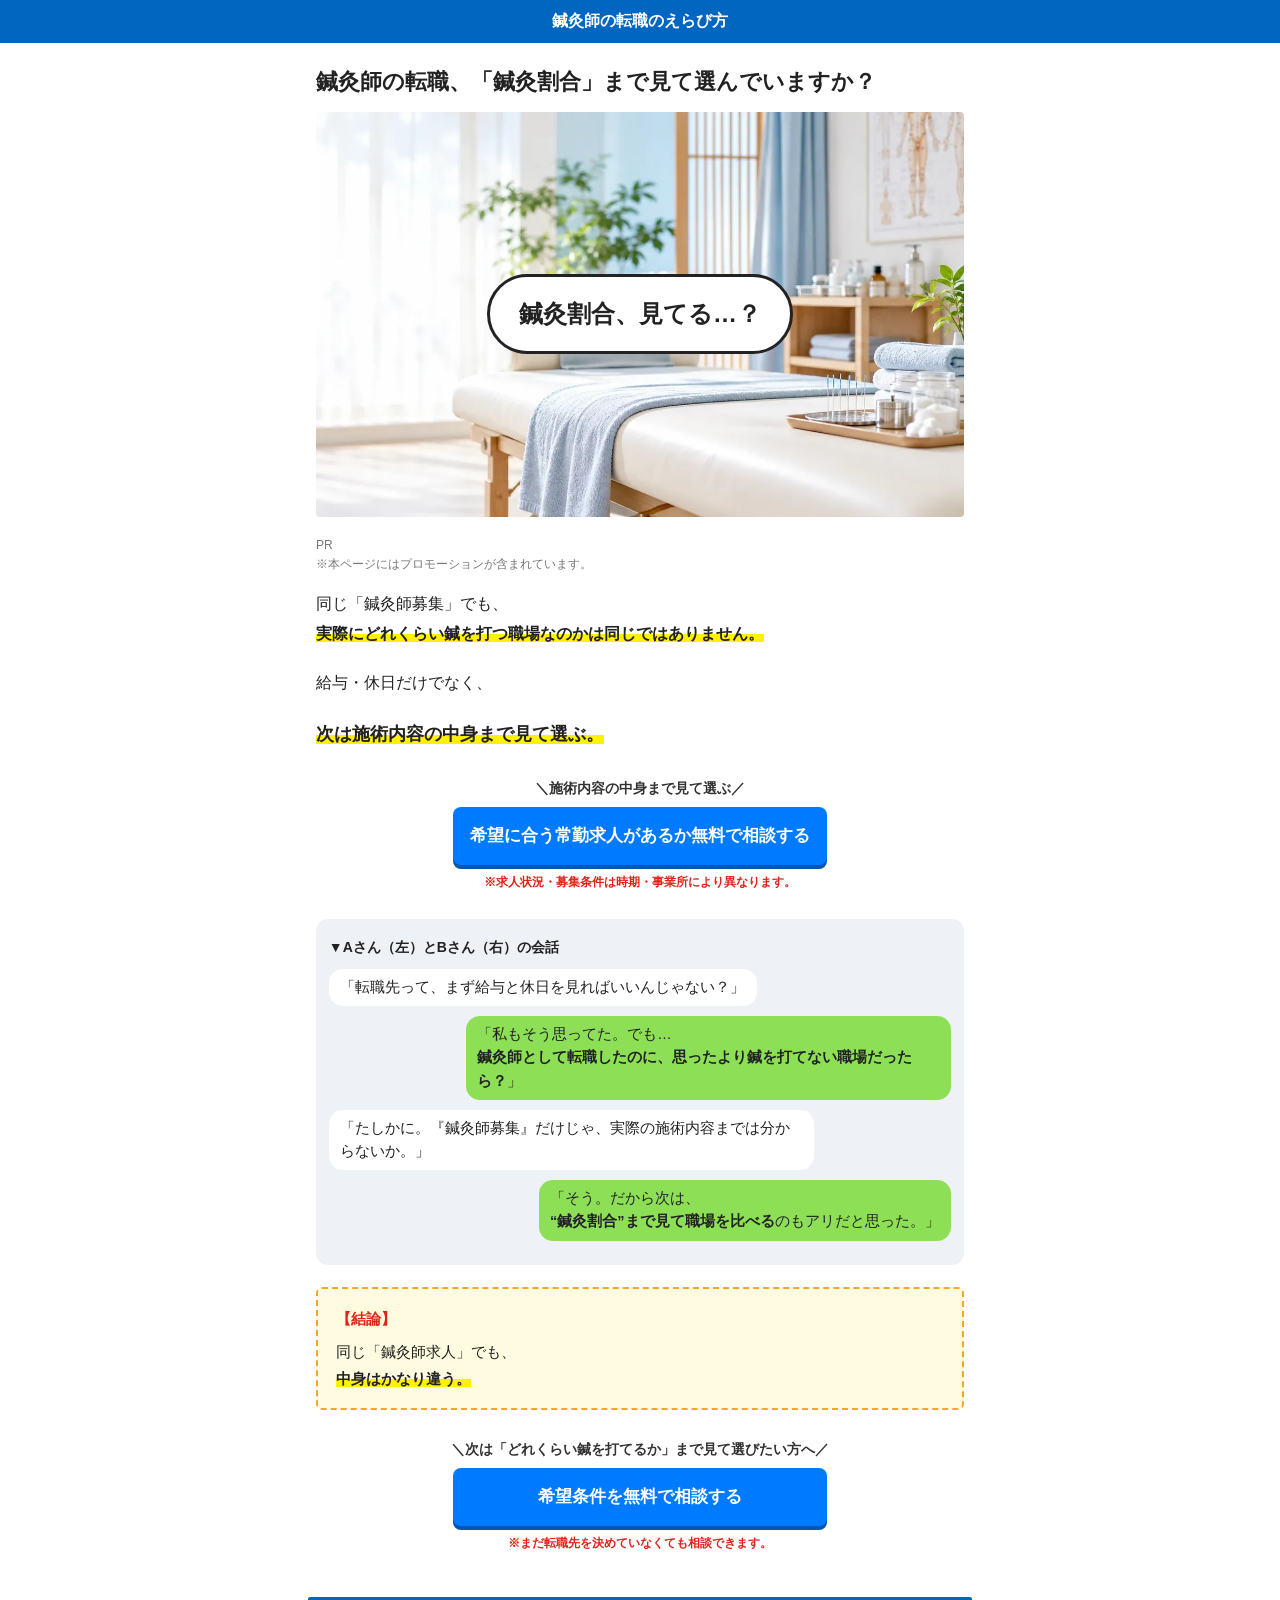
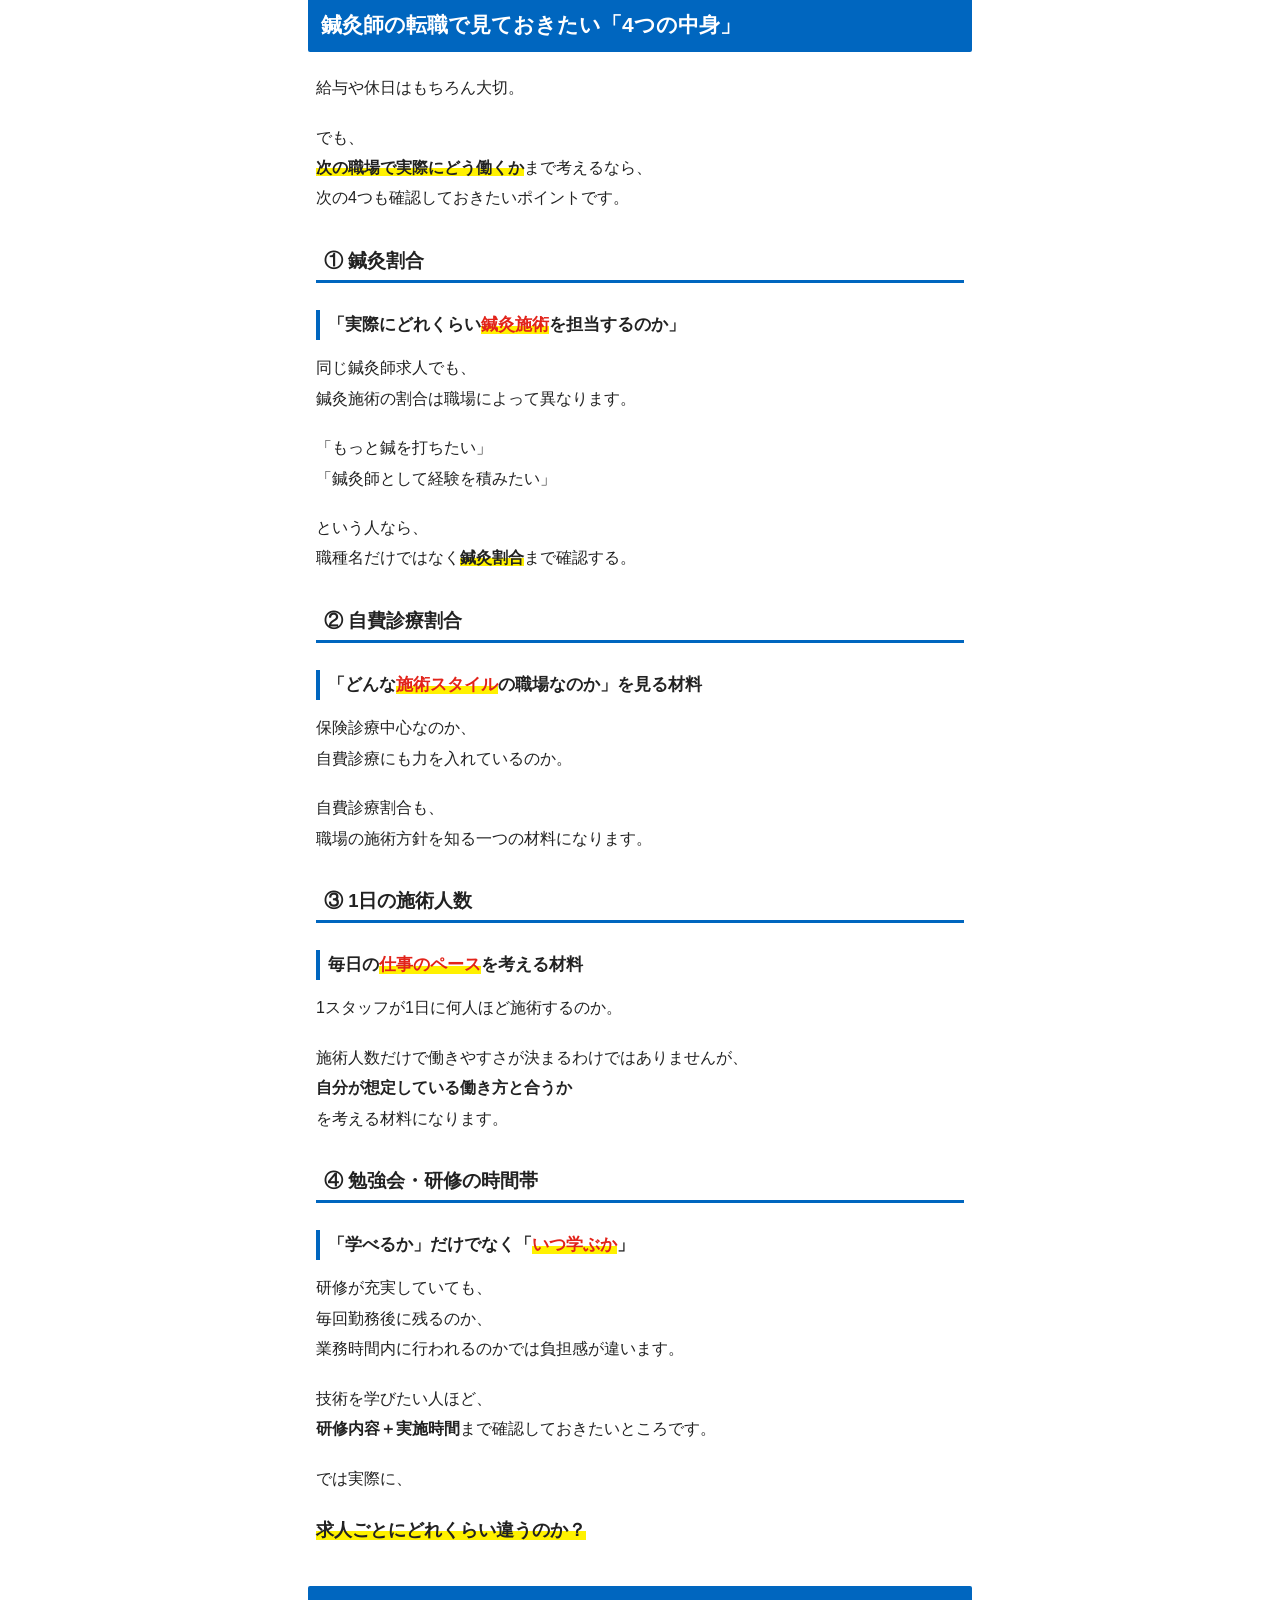
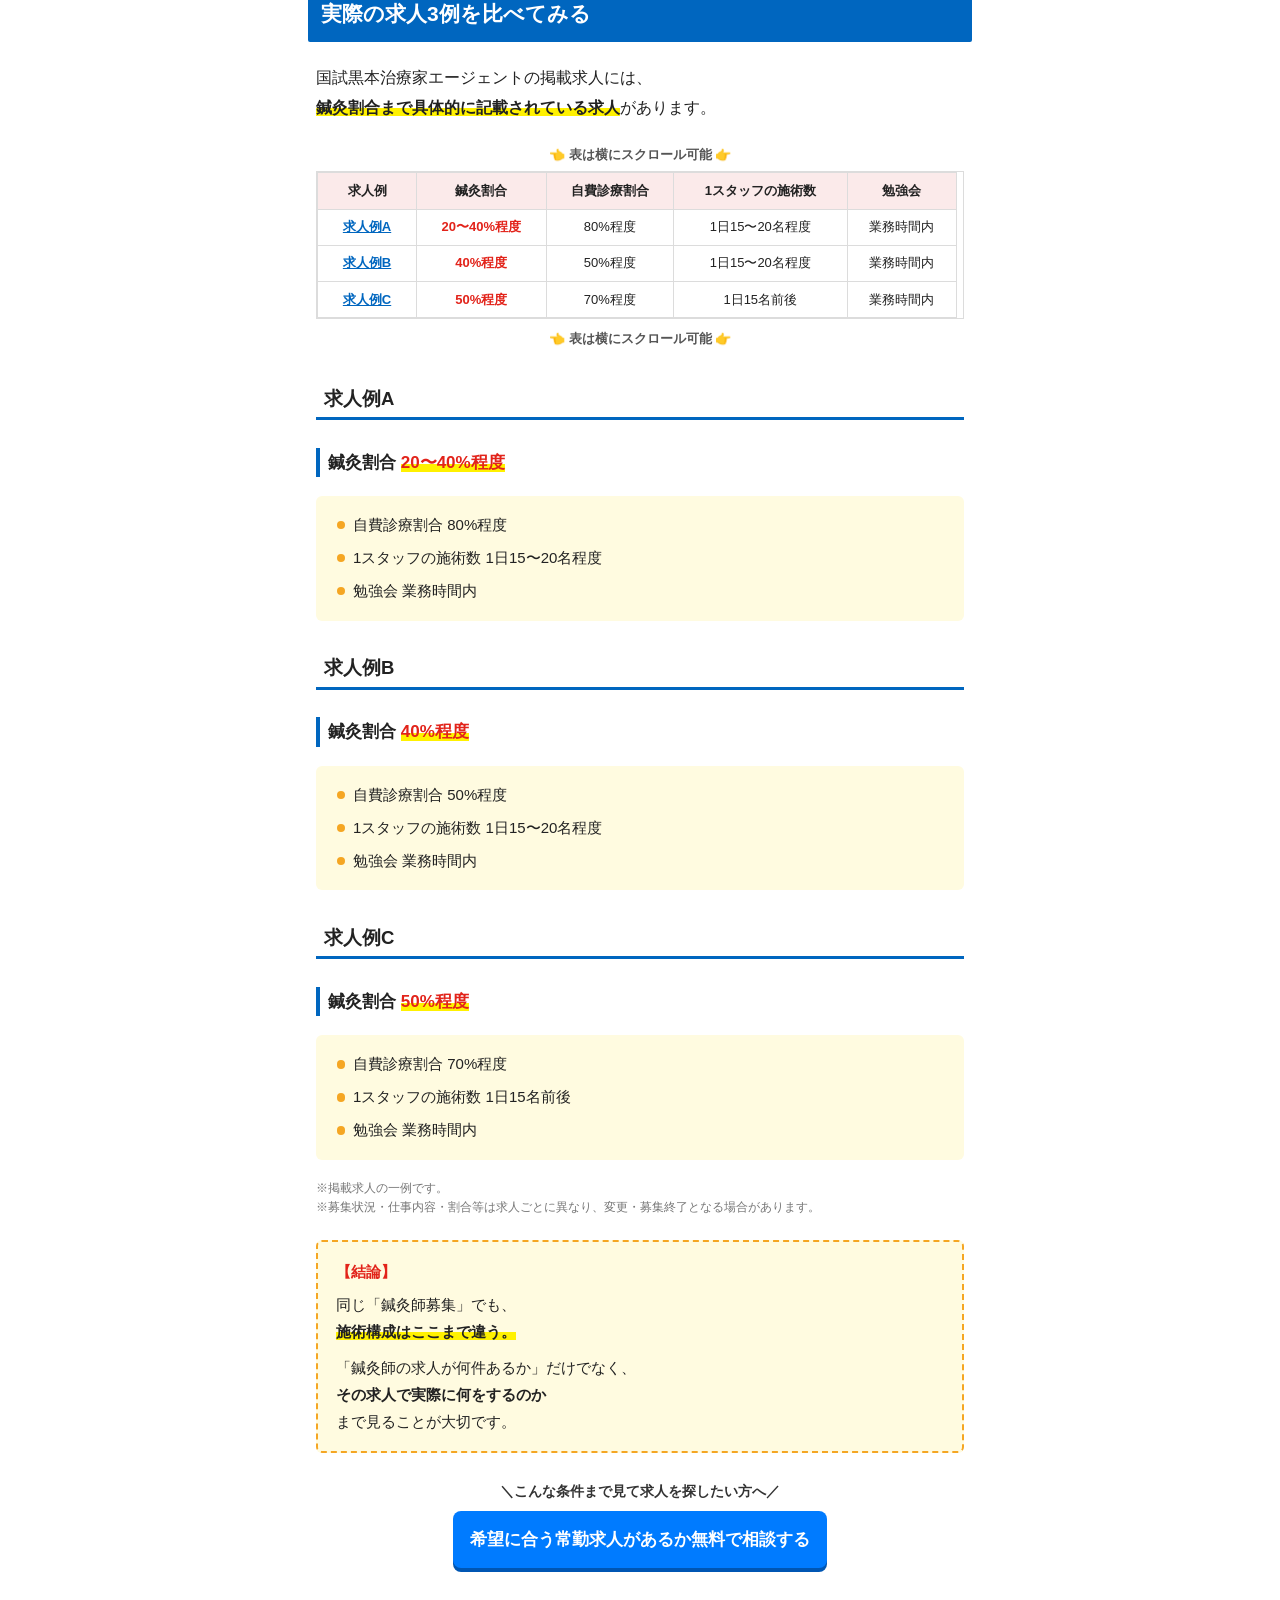
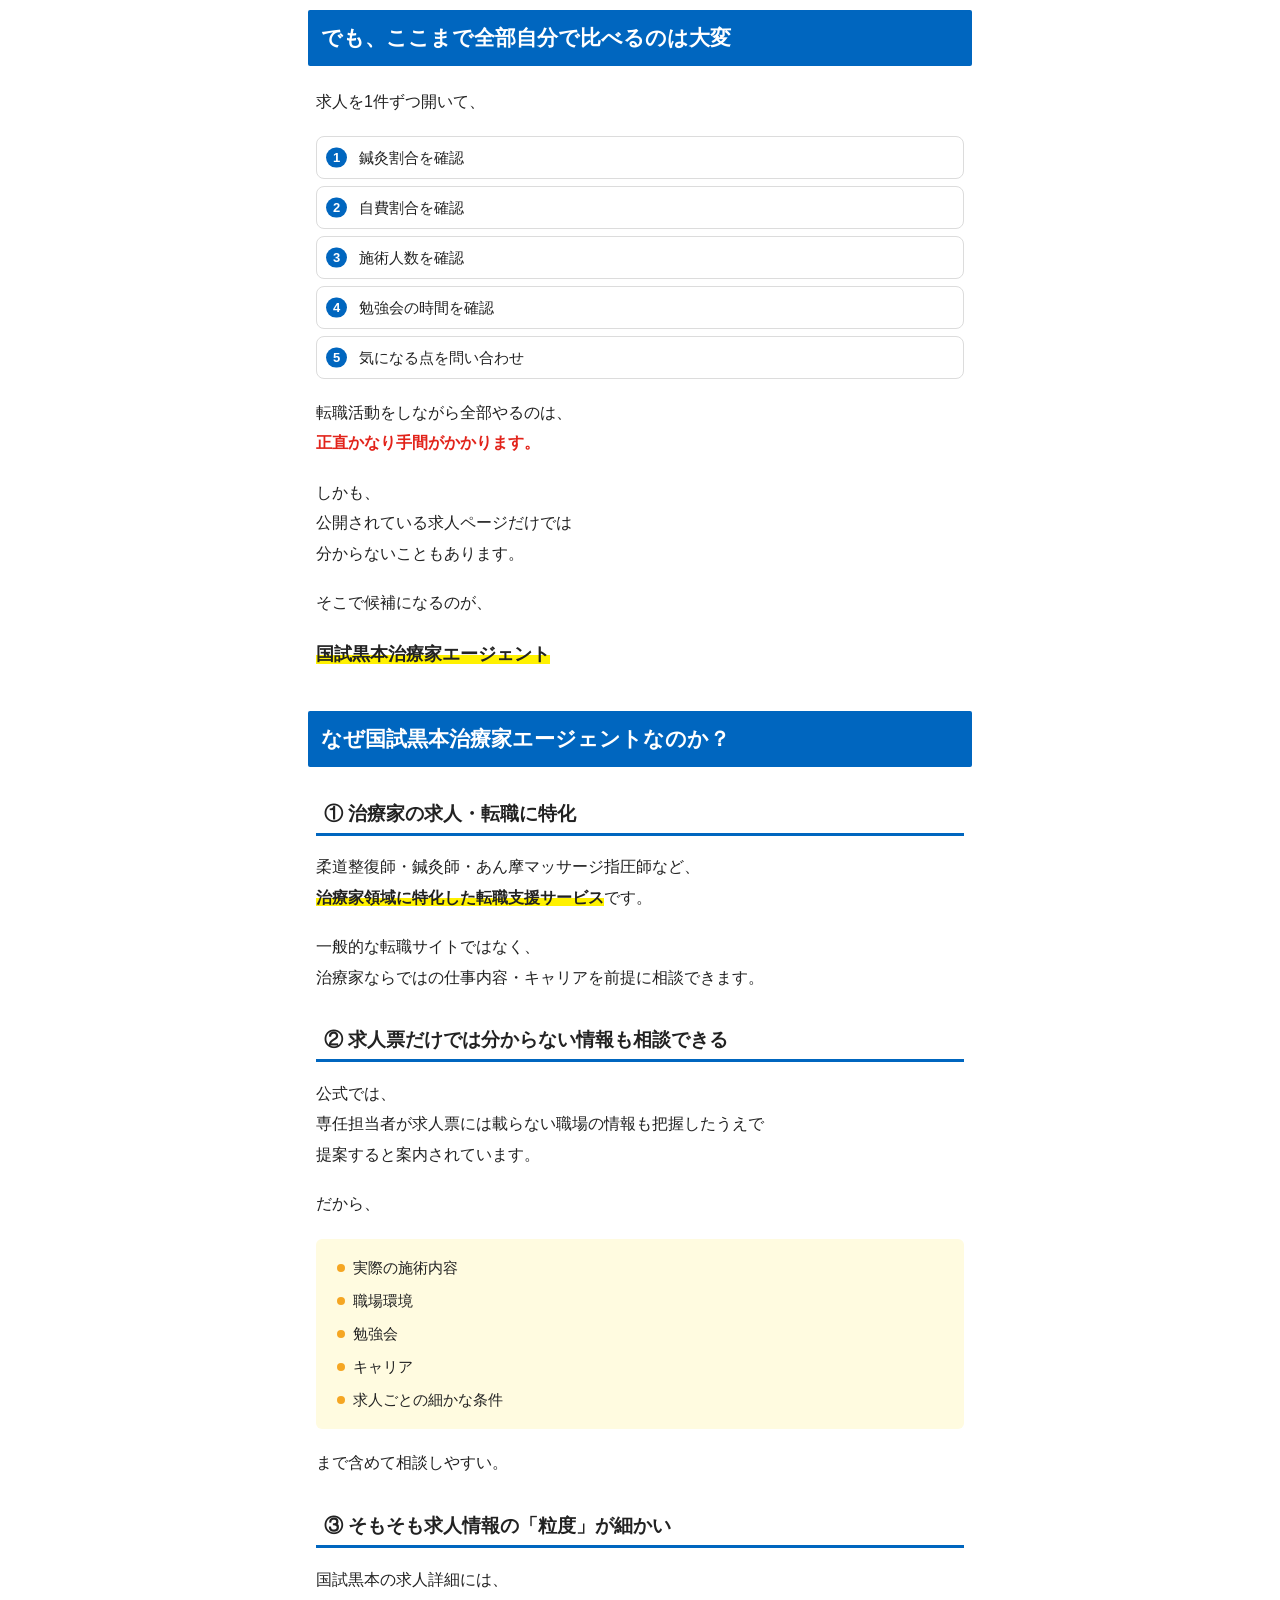
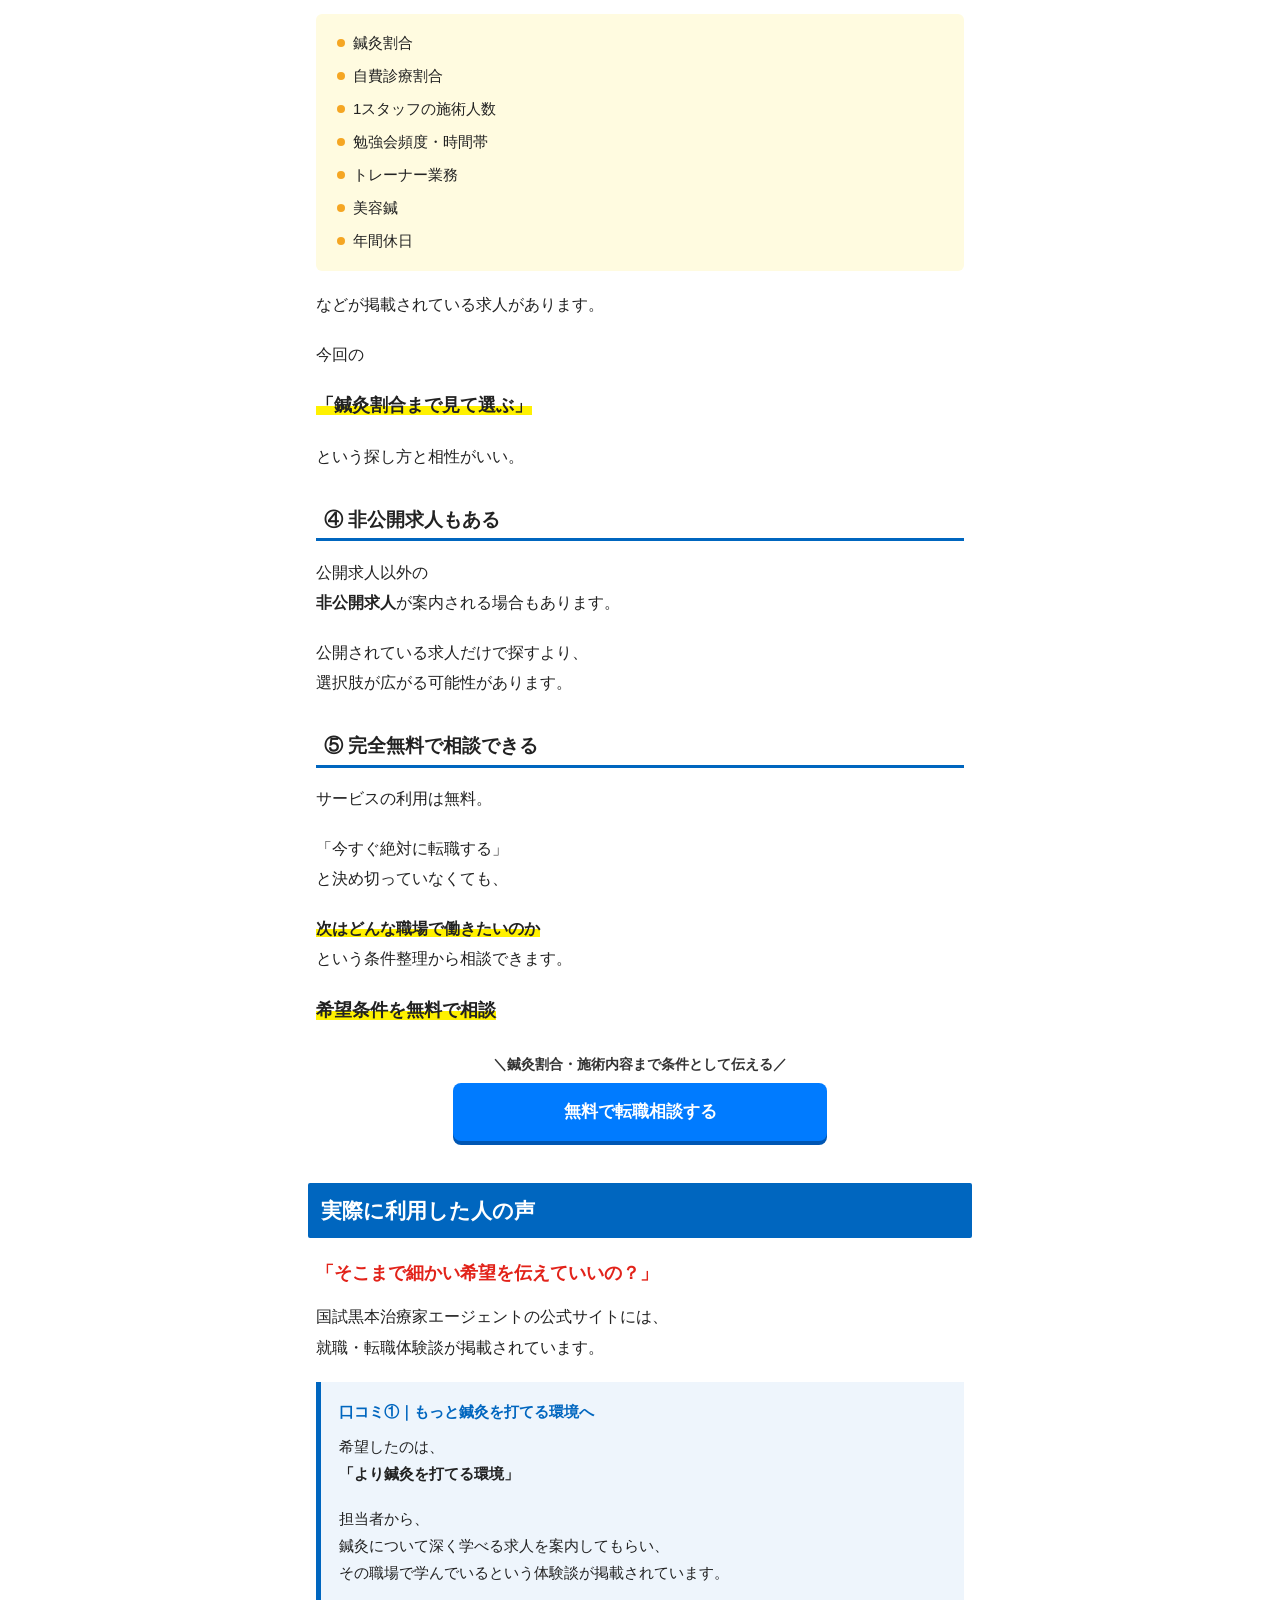
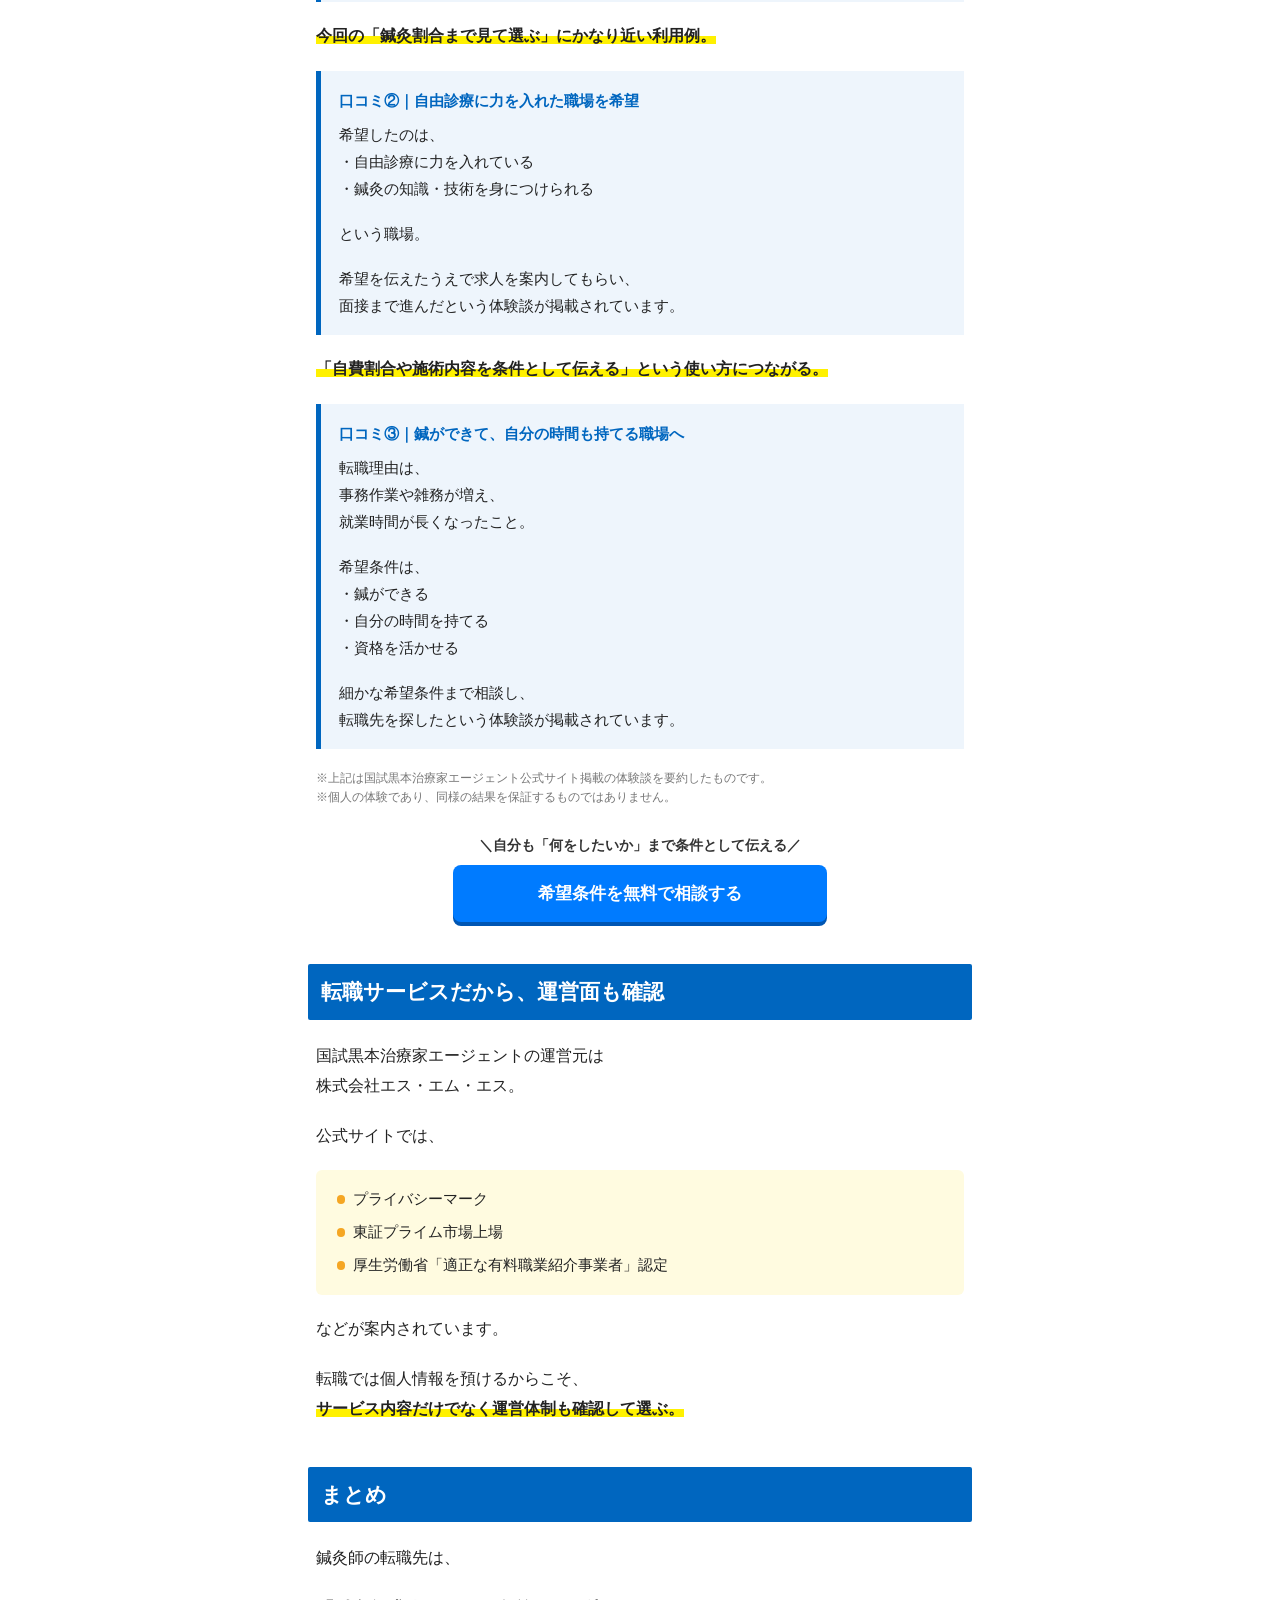
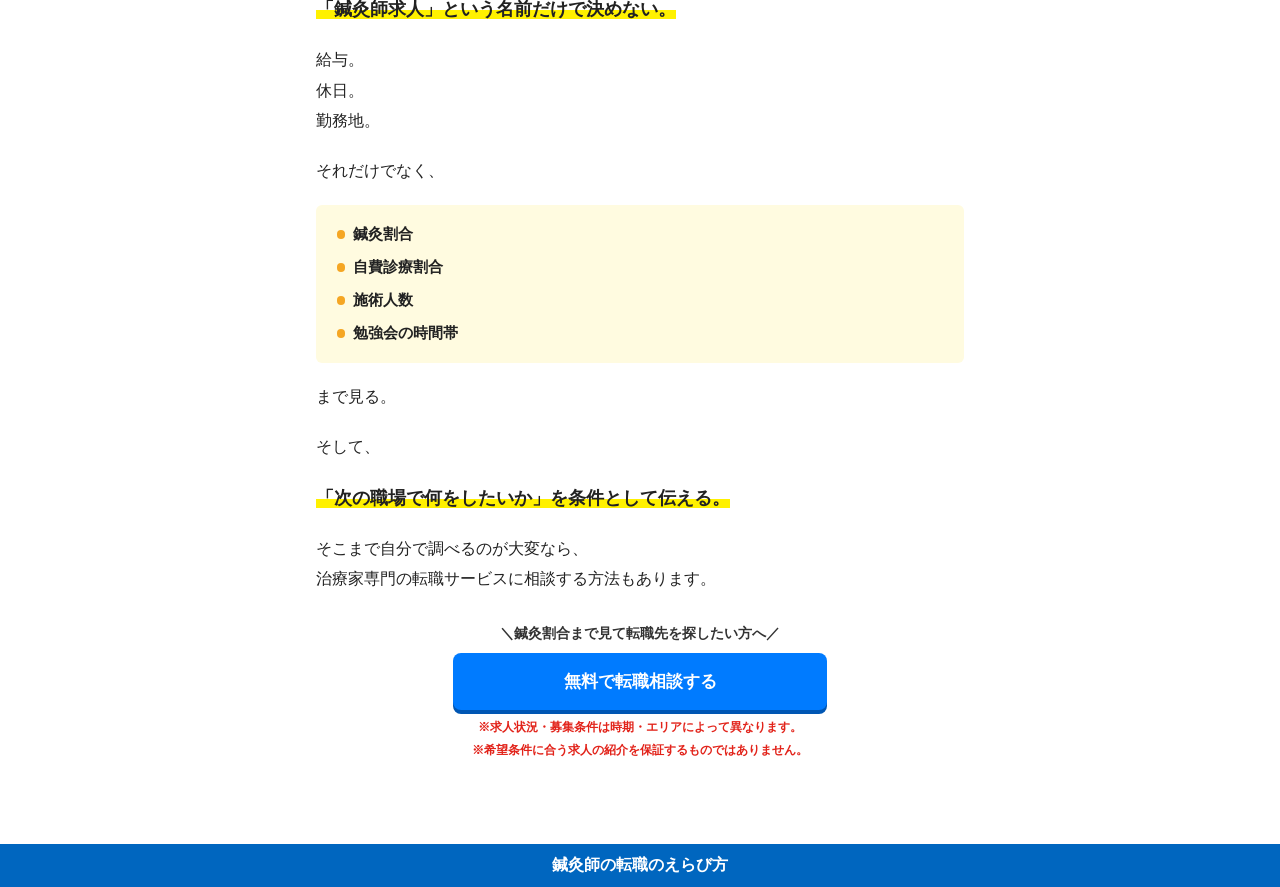
==== commit 0e7181bd: "審査用LPをLPパーツ集（mt-*）で組み直し、FV背景画像を追加 - parts.css をパーツ集から無改変でコピーして読み込む - 本文をすべて mt-* パーツで組み直し（会話=mt-chat" ====
--- a/kokushi-kurohon-lp/index.html
+++ b/kokushi-kurohon-lp/index.html
@@ -6,594 +6,271 @@
 <meta name="robots" content="noindex, nofollow">
 <title>鍼灸師の転職、「鍼灸割合」まで見て選んでいますか？</title>
 <meta name="description" content="同じ「鍼灸師募集」でも、実際にどれくらい鍼を打つ職場なのかは同じではありません。鍼灸割合・自費診療割合・施術人数・勉強会の時間帯まで見て転職先を選ぶ方法。">
-<style>
-/* ============================================================
-   国試黒本治療家エージェント 審査用LP（鍼灸割合）
-   台本: 案件_国試黒本治療家エージェント/04_審査用LP_鍼灸割合_v6.md
-   パーツ: LPパーツ集_体験談ランキング型/parts.css（mt-*）をベースに拡張
-   色：青=見出し・ボタン／赤=強調・注意／黄=マーカー・結論
-   ============================================================ */
-:root {
-  --mt-blue: #0066bf; --mt-blue-2: #007bff; --mt-blue-bg: #eef5fc; --mt-blue-line: #9cc3e8;
-  --mt-red: #e2231a; --mt-red-bg: #fdeeee;
-  --mt-mark: #fff100; --mt-yellow-bg: #fffbe0; --mt-orange: #f5a623;
-  --mt-ink: #222; --mt-sub: #777; --mt-rule: #dcdcdc; --mt-page: #f3f5f8;
-  --mt-font: "Hiragino Sans", "ヒラギノ角ゴ ProN W3", "Noto Sans JP", Meiryo, sans-serif;
-}
-*, *::before, *::after { box-sizing: border-box; }
-html { -webkit-text-size-adjust: 100%; }
-body { margin: 0; background: var(--mt-page); }
-img { max-width: 100%; }
-
-.page { max-width: 480px; margin: 0 auto; background: #fff; box-shadow: 0 0 24px rgba(0,0,0,.06); }
-.mt-body { font-family: var(--mt-font); color: var(--mt-ink); font-size: 16px; line-height: 1.9; padding: 0 16px 8px; }
-.mt-body p { margin: 0 0 1.2em; }
-.mt-body ul { margin: 0 0 1.2em; }
-
-/* ---------- ヘッダー帯 ---------- */
-.topbar { display: flex; align-items: center; gap: .6em; padding: .55em 16px; border-bottom: 1px solid var(--mt-rule); font-family: var(--mt-font); font-size: 12px; color: var(--mt-sub); }
-.pr { display: inline-block; padding: 0 .5em; border: 1px solid #999; border-radius: 3px; color: #555; font-size: 11px; font-weight: 700; line-height: 1.6; }
-
-/* ---------- FV ---------- */
-.fv { position: relative; margin: 0 -16px; padding: 28px 20px 26px; background:
-    radial-gradient(circle at 88% 12%, rgba(0,102,191,.10) 0 70px, transparent 71px),
-    radial-gradient(circle at 6% 92%, rgba(245,166,35,.14) 0 60px, transparent 61px),
-    linear-gradient(180deg, #eef5fc 0%, #fff 100%); overflow: hidden; }
-.fv__kicker { margin: 0 0 .2em !important; font-size: 19px; font-weight: 900; line-height: 1.4; color: var(--mt-blue); }
-.fv__ttl { margin: 0 0 .9em; font-size: 27px; font-weight: 900; line-height: 1.38; letter-spacing: .01em; }
-.fv__ttl .q { color: var(--mt-red); background: linear-gradient(transparent 62%, var(--mt-mark) 62%); }
-.fv__visual { display: grid; grid-template-columns: repeat(3, 1fr); gap: 8px; margin: 0 0 1.1em; }
-.fv__card { padding: 10px 6px 9px; border: 2px solid var(--mt-blue-line); border-radius: 10px; background: #fff; text-align: center; }
-.fv__card b { display: block; font-size: 11px; color: var(--mt-sub); line-height: 1.4; }
-.fv__card span { display: block; margin: .15em 0 .3em; font-size: 12.5px; font-weight: 900; color: var(--mt-blue); line-height: 1.3; }
-.fv__card i { display: block; height: 8px; border-radius: 99px; background: #e6ebf1; overflow: hidden; }
-.fv__card i::before { content: ""; display: block; height: 100%; border-radius: 99px; background: var(--mt-blue); width: var(--w); }
-.fv__lead { font-size: 16px; }
-.fv__lead strong { background: linear-gradient(transparent 60%, var(--mt-mark) 60%); }
-
-/* ---------- 見出し ---------- */
-.mt-h2 { margin: 2.2em -16px 1.1em; padding: 14px 16px 13px; background: var(--mt-blue); color: #fff; font-size: 20px; font-weight: 700; line-height: 1.5; }
-.mt-h2 small { display: block; font-size: 13px; font-weight: 700; opacity: .85; letter-spacing: .08em; }
-.mt-h3 { margin: 1.8em 0 .9em; padding: 0 4px 5px; border-bottom: 3px solid var(--mt-blue); font-size: 18px; font-weight: 700; line-height: 1.5; }
-.mt-h4 { margin: 1.2em 0 .6em; padding: 2px 8px; border-left: 4px solid var(--mt-blue); font-size: 16px; font-weight: 700; line-height: 1.55; }
-
-/* ---------- 強調 ---------- */
-.mt-mark { font-weight: 700; background: linear-gradient(transparent 55%, var(--mt-mark) 55%); }
-.mt-red { color: var(--mt-red); font-weight: 700; }
-.mt-small { font-size: 12px !important; color: var(--mt-sub); line-height: 1.6 !important; }
-.notes { margin: 1em 0 1.4em; padding: 0; list-style: none; }
-.notes li { font-size: 12px; color: var(--mt-sub); line-height: 1.6; }
-
-/* ---------- 会話 ---------- */
-.talk { margin: 1.6em 0 1.2em; }
-.talk__m { display: flex; align-items: flex-start; gap: 10px; margin: 0 0 14px; }
-.talk__m--r { flex-direction: row-reverse; }
-.talk__who { flex: none; display: grid; place-items: center; width: 44px; height: 44px; border-radius: 50%; color: #fff; font-weight: 900; font-size: 13px; line-height: 1.1; text-align: center; }
-.talk__m--l .talk__who { background: #7a8ea5; }
-.talk__m--r .talk__who { background: var(--mt-blue); }
-.talk__b { position: relative; max-width: calc(100% - 60px); padding: .65em .9em; border-radius: 14px; background: #eef1f6; font-size: 15px; line-height: 1.7; }
-.talk__m--r .talk__b { background: var(--mt-blue-bg); border: 1px solid var(--mt-blue-line); }
-.talk__b::before { content: ""; position: absolute; top: 14px; width: 0; height: 0; border: 7px solid transparent; }
-.talk__m--l .talk__b::before { left: -13px; border-right-color: #eef1f6; }
-.talk__m--r .talk__b::before { right: -14px; border-left-color: var(--mt-blue-line); }
-.talk__b strong { color: var(--mt-red); }
-
-/* ---------- 結論ボックス ---------- */
-.mt-conclusion { margin: 1.6em 0; padding: 1.1em 1em; border: 2px dashed var(--mt-orange); border-radius: 8px; background: var(--mt-yellow-bg); text-align: center; }
-.mt-conclusion__s { margin: 0 !important; font-size: 17px; font-weight: 700; line-height: 1.6; }
-.mt-conclusion__l { margin: .1em 0 0 !important; font-size: 24px; font-weight: 900; line-height: 1.45; color: var(--mt-red); }
-.mt-conclusion__l span { background: linear-gradient(transparent 60%, var(--mt-mark) 60%); }
-.mt-conclusion__body { margin: .9em 0 0 !important; font-size: 15px; line-height: 1.8; text-align: left; }
-
-/* ---------- CTA ---------- */
-.mt-cta { margin: 1.8em 0; text-align: center; }
-.mt-cta__micro { margin: 0 0 .5em !important; font-size: 15px; font-weight: 700; color: #333; line-height: 1.6; }
-.mt-cta__big { margin: 0 0 .4em !important; font-size: 22px; font-weight: 900; line-height: 1.4; color: var(--mt-blue); }
-.mt-cta__btn { position: relative; overflow: hidden; isolation: isolate; display: block; max-width: 22em; margin: 0 auto; padding: 1em .8em; border-radius: 8px; background: var(--mt-blue-2); box-shadow: 0 4px 0 #0056b3; color: #fff !important; font-size: 17px; font-weight: 900; line-height: 1.4; text-decoration: none; }
-.mt-cta__btn::before { content: "›"; position: absolute; right: .9em; top: 50%; transform: translateY(-52%); font-size: 1.3em; }
-.mt-cta__btn:active { transform: translateY(2px); box-shadow: 0 2px 0 #0056b3; }
-.mt-cta__btn::after { content: ""; position: absolute; top: 0; left: -80%; z-index: -1; width: 50%; height: 100%; background: linear-gradient(100deg, rgba(255,255,255,0) 0%, rgba(255,255,255,.6) 50%, rgba(255,255,255,0) 100%); transform: skewX(-20deg); animation: mt-shine 2.8s ease-in-out infinite; }
-@keyframes mt-shine { 0% { left: -80%; } 55%, 100% { left: 130%; } }
-@media (prefers-reduced-motion: reduce) { .mt-cta__btn::after { animation: none; display: none; } }
-.mt-cta__btn:focus-visible { outline: 3px solid var(--mt-orange); outline-offset: 3px; }
-.mt-cta__note { margin: .6em 0 0 !important; font-size: 12px; color: var(--mt-sub); line-height: 1.6; }
-.mt-cta__note--red { color: var(--mt-red); font-weight: 700; }
-.mt-cta--panel { margin: 2em -16px; padding: 1.4em 16px 1.5em; background: var(--mt-blue-bg); }
-
-/* ---------- SECTION 1：4つの中身 ---------- */
-.axis { margin: 1.2em 0 1.4em; border: 1px solid var(--mt-rule); border-radius: 10px; overflow: hidden; background: #fff; }
-.axis__head { display: flex; align-items: center; gap: 10px; padding: 10px 12px; background: var(--mt-blue-bg); border-bottom: 1px solid var(--mt-blue-line); }
-.axis__num { flex: none; display: grid; place-items: center; width: 34px; height: 34px; border-radius: 50%; background: var(--mt-blue); color: #fff; font-weight: 900; font-size: 17px; }
-.axis__ttl { margin: 0; font-size: 19px; font-weight: 900; line-height: 1.4; color: var(--mt-blue); }
-.axis__in { padding: 12px 14px 2px; }
-.axis__sub { margin: 0 0 .6em !important; font-size: 15px; font-weight: 700; line-height: 1.6; color: var(--mt-red); }
-.axis__in p { font-size: 15px; line-height: 1.85; }
-.quote { margin: 0 0 1em; padding: .5em .8em; border-radius: 6px; background: #f6f7f9; font-size: 15px; line-height: 1.8; }
-
-.bridge { margin: 2.2em 0 1em; text-align: center; }
-.bridge__s { margin: 0 !important; font-size: 17px; font-weight: 700; line-height: 1.6; }
-.bridge__l { margin: 0 !important; font-size: 23px; font-weight: 900; line-height: 1.45; }
-.bridge__l span { background: linear-gradient(transparent 60%, var(--mt-mark) 60%); }
-.bridge__arrow { display: block; width: 0; height: 0; margin: .8em auto 0; border: 14px solid transparent; border-top-color: var(--mt-blue); border-bottom: 0; }
-
-/* ---------- SECTION 2：求人例カード ---------- */
-.job { margin: 1.2em 0 1.2em; border: 2px solid var(--mt-blue-line); border-radius: 12px; overflow: hidden; background: #fff; }
-.job__head { padding: 10px 14px 12px; background: linear-gradient(180deg, #f7fbff, #fff); }
-.job__lbl { display: inline-block; margin: 0 0 .3em !important; padding: 0 .7em; border-radius: 99px; background: var(--mt-blue); color: #fff; font-size: 12px; font-weight: 700; line-height: 1.9; }
-.job__k { margin: 0 !important; font-size: 13px; font-weight: 700; color: var(--mt-sub); line-height: 1.5; }
-.job__v { margin: 0 !important; font-size: 34px; font-weight: 900; line-height: 1.2; color: var(--mt-red); letter-spacing: .01em; }
-.job__v small { font-size: 16px; font-weight: 700; color: var(--mt-ink); margin-left: .15em; }
-.meter { position: relative; height: 14px; margin: .7em 0 .25em; border-radius: 99px; background: #e6ebf1; overflow: hidden; }
-.meter__fill { position: absolute; top: 0; bottom: 0; left: 0; border-radius: 99px; background: var(--mt-blue); }
-.meter__range { position: absolute; top: 0; bottom: 0; background: repeating-linear-gradient(-45deg, var(--mt-blue) 0 5px, #4d9be0 5px 10px); }
-.meter__scale { display: flex; justify-content: space-between; font-size: 10.5px; color: var(--mt-sub); line-height: 1.4; }
-.job__list { margin: 0 !important; padding: 0; list-style: none; border-top: 1px solid var(--mt-rule); }
-.job__list li { display: flex; justify-content: space-between; gap: 1em; padding: .6em 14px; border-bottom: 1px solid #eee; font-size: 14.5px; line-height: 1.5; }
-.job__list li:last-child { border-bottom: 0; }
-.job__list li span { color: var(--mt-sub); }
-.job__list li b { text-align: right; }
-
-.cmp { margin: 1.4em 0 .4em; }
-.cmp__cap { margin: 0 0 .4em !important; font-size: 13px; font-weight: 700; color: #555; text-align: center; }
-.cmp table { width: 100%; border-collapse: collapse; font-size: 13px; line-height: 1.5; table-layout: fixed; }
-.cmp th, .cmp td { padding: .55em .3em; border: 1px solid var(--mt-rule); text-align: center; vertical-align: middle; }
-.cmp thead th { background: var(--mt-blue); color: #fff; font-weight: 700; }
-.cmp tbody th { background: #f6f7f9; font-weight: 700; font-size: 12px; }
-.cmp thead th:first-child { width: 31%; }
-.cmp tr.is-key td { background: var(--mt-yellow-bg); color: var(--mt-red); font-weight: 900; }
-
-/* ---------- SECTION 3：手間 ---------- */
-.todo { margin: 1em 0 1.2em; padding: .9em 1em .5em; border-radius: 10px; background: #f6f7f9; }
-.todo__ttl { margin: 0 0 .5em !important; font-size: 14px; font-weight: 700; color: var(--mt-sub); }
-.todo ul { margin: 0 !important; padding: 0; list-style: none; }
-.todo li { position: relative; margin: 0 0 .45em; padding-left: 1.8em; font-size: 15.5px; font-weight: 700; line-height: 1.6; }
-.todo li::before { content: ""; position: absolute; left: .1em; top: .22em; width: 1.1em; height: 1.1em; border: 2px solid #9aa5b1; border-radius: 3px; background: #fff; }
-.solution { margin: 1.8em -16px 0; padding: 1.4em 16px 1.5em; background: var(--mt-blue); color: #fff; text-align: center; }
-.solution__s { margin: 0 !important; font-size: 16px; font-weight: 700; line-height: 1.6; }
-.solution__l { margin: .1em 0 0 !important; font-size: 23px; font-weight: 900; line-height: 1.45; }
-.solution__l span { display: inline-block; padding: .05em .4em; border-radius: 6px; background: #fff; color: var(--mt-blue); }
-
-/* ---------- SECTION 4：強み ---------- */
-.merit { position: relative; margin: 1.6em 0 1.4em; padding: 1.4em 1em .6em; border: 2px solid var(--mt-blue-line); border-radius: 12px; background: #fff; }
-.merit__lbl { position: absolute; top: -.9em; left: .9em; display: inline-flex; align-items: center; gap: .4em; padding: 0 .6em 0 .2em; background: #fff; }
-.merit__lbl i { display: grid; place-items: center; width: 1.8em; height: 1.8em; border-radius: 50%; background: var(--mt-orange); color: #fff; font-style: normal; font-weight: 900; font-size: 14px; }
-.merit__lbl b { font-size: 12px; color: var(--mt-orange); letter-spacing: .1em; }
-.merit__ttl { margin: 0 0 .6em !important; font-size: 18.5px; font-weight: 900; line-height: 1.5; color: var(--mt-blue); }
-.merit p { font-size: 15px; line-height: 1.85; }
-.mt-points { margin: .4em 0 1.1em; padding: .9em 1em .5em; border-radius: 8px; background: var(--mt-yellow-bg); }
-.mt-points ul { margin: 0 !important; padding: 0; list-style: none; }
-.mt-points li { position: relative; margin: 0 0 .45em; padding-left: 1.3em; font-size: 15px; font-weight: 700; line-height: 1.6; }
-.mt-points li::before { content: ""; position: absolute; left: .2em; top: .6em; width: .55em; height: .55em; border-radius: 50%; background: var(--mt-orange); }
-.fit { margin: .2em 0 1em !important; text-align: center; font-size: 15px; font-weight: 700; line-height: 1.6; }
-.fit span { display: block; font-size: 21px; font-weight: 900; color: var(--mt-red); }
-
-/* ---------- SECTION 5：口コミ ---------- */
-.voice { margin: 1.4em 0 1.6em; border: 1px solid var(--mt-rule); border-radius: 12px; overflow: hidden; background: #fff; }
-.voice__head { display: flex; align-items: center; gap: 10px; padding: 10px 12px; background: var(--mt-blue-bg); }
-.voice__ico { flex: none; display: grid; place-items: center; width: 40px; height: 40px; border-radius: 50%; background: #fff; border: 2px solid var(--mt-blue-line); color: var(--mt-blue); font-weight: 900; font-size: 13px; }
-.voice__ttl { margin: 0 !important; font-size: 16px; font-weight: 900; line-height: 1.5; }
-.voice__ttl small { display: block; font-size: 11.5px; font-weight: 700; color: var(--mt-blue); letter-spacing: .06em; }
-.voice__in { padding: 12px 14px 4px; }
-.voice__in p { font-size: 15px; line-height: 1.85; }
-.voice__wish { margin: .2em 0 1em !important; padding: .5em .8em; border-left: 4px solid var(--mt-orange); background: var(--mt-yellow-bg); font-size: 17px !important; font-weight: 900; line-height: 1.55 !important; }
-.voice__point { margin: 0 14px 14px; padding: .7em .9em; border-radius: 8px; background: var(--mt-red-bg); font-size: 14.5px; line-height: 1.7; }
-.voice__point b { display: inline-block; margin-right: .4em; padding: 0 .5em; border-radius: 4px; background: var(--mt-red); color: #fff; font-size: 11.5px; line-height: 1.8; vertical-align: .1em; }
-
-/* ---------- SECTION 6：信頼 ---------- */
-.trust { display: grid; gap: 8px; margin: 1em 0 1.2em; padding: 0; list-style: none; }
-.trust li { display: flex; align-items: center; gap: 12px; padding: .75em 1em; border: 1px solid var(--mt-rule); border-radius: 10px; background: #fff; font-size: 15px; font-weight: 700; line-height: 1.5; }
-.trust li::before { content: "✓"; flex: none; display: grid; place-items: center; width: 28px; height: 28px; border-radius: 50%; background: #1f9d55; color: #fff; font-size: 15px; font-weight: 900; }
-
-/* ---------- SECTION 7：まとめ ---------- */
-.summary { margin: 1em 0; padding: 1.3em 1em 1em; border-radius: 12px; background: linear-gradient(180deg, #eef5fc, #fff); border: 2px solid var(--mt-blue-line); }
-.summary__lead { margin: 0 0 .1em !important; font-size: 17px; font-weight: 700; text-align: center; line-height: 1.6; }
-.summary__big { margin: 0 0 1em !important; font-size: 21px; font-weight: 900; text-align: center; line-height: 1.5; color: var(--mt-red); }
-.summary__basic { display: flex; justify-content: center; gap: 8px; margin: 0 0 1em; padding: 0; list-style: none; }
-.summary__basic li { padding: .2em .9em; border-radius: 99px; background: #e6ebf1; font-size: 14px; font-weight: 700; color: #555; }
-.summary__plus { margin: 0 0 1em; padding: 0; list-style: none; display: grid; grid-template-columns: 1fr 1fr; gap: 8px; }
-.summary__plus li { padding: .6em .4em; border-radius: 8px; background: var(--mt-blue); color: #fff; text-align: center; font-size: 15px; font-weight: 900; line-height: 1.4; }
-.summary__end { margin: 1.2em 0 .6em !important; text-align: center; }
-.summary__end small { display: block; font-size: 16px; font-weight: 700; }
-.summary__end b { font-size: 20px; font-weight: 900; line-height: 1.5; background: linear-gradient(transparent 60%, var(--mt-mark) 60%); }
-
-/* ---------- フッター ---------- */
-.foot { padding: 1.4em 16px 2em; background: #2b2f36; color: #c9cdd3; font-family: var(--mt-font); font-size: 12px; line-height: 1.7; text-align: center; }
-
-@media (min-width: 481px) {
-  body { padding: 0; }
-}
-</style>
+<link rel="preload" as="image" href="images/fv-bg.webp">
+<link rel="stylesheet" href="parts.css">
+<link rel="stylesheet" href="style.css">
 </head>
 <body>
-<div class="page">
-
-  <div class="topbar"><span class="pr">PR</span></div>
-
-  <main class="mt-body">
-
-    <!-- ===== FV ===== -->
-    <section class="fv" aria-labelledby="fv-ttl">
-      <p class="fv__kicker">鍼灸師の転職、</p>
-      <h1 class="fv__ttl" id="fv-ttl"><span class="q">「鍼灸割合」</span>まで見て<br>選んでいますか？</h1>
-
-      <div class="fv__visual" aria-hidden="true">
-        <div class="fv__card"><b>求人例A</b><span>20〜40%程度</span><i style="--w:30%"></i></div>
-        <div class="fv__card"><b>求人例B</b><span>40%程度</span><i style="--w:40%"></i></div>
-        <div class="fv__card"><b>求人例C</b><span>50%程度</span><i style="--w:50%"></i></div>
-      </div>
-
-      <p class="fv__lead">同じ「鍼灸師募集」でも、<br><strong>実際にどれくらい鍼を打つ職場なのかは同じではありません。</strong></p>
-      <p class="fv__lead">給与・休日だけでなく、<br>次は<strong>施術内容の中身</strong>まで見て選ぶ。</p>
-
-      <div class="mt-cta" style="margin-bottom:0">
-        <a class="mt-cta__btn" href="#" data-cta rel="nofollow sponsored noopener" target="_blank">希望に合う常勤求人があるか<br>無料で相談する</a>
-        <p class="mt-cta__note">※求人状況・募集条件は時期・事業所により異なります。</p>
-      </div>
-    </section>
-
-    <!-- ===== FV直下：会話 ===== -->
-    <div class="talk">
-      <div class="talk__m talk__m--l">
-        <span class="talk__who">Aさん</span>
-        <p class="talk__b">「転職先って、まず給与と休日を見ればいいんじゃない？」</p>
-      </div>
-      <div class="talk__m talk__m--r">
-        <span class="talk__who">Bさん</span>
-        <p class="talk__b">「私もそう思ってた。でも…<br><strong>鍼灸師として転職したのに、思ったより鍼を打てない職場だったら？</strong>」</p>
-      </div>
-      <div class="talk__m talk__m--l">
-        <span class="talk__who">Aさん</span>
-        <p class="talk__b">「たしかに。『鍼灸師募集』だけじゃ、実際の施術内容までは分からないか。」</p>
-      </div>
-      <div class="talk__m talk__m--r">
-        <span class="talk__who">Bさん</span>
-        <p class="talk__b">「そう。だから次は、<br><strong>“鍼灸割合”まで見て職場を比べる</strong>のもアリだと思った。」</p>
-      </div>
-    </div>
-
-    <div class="mt-conclusion">
-      <p class="mt-conclusion__s">同じ「鍼灸師求人」でも、</p>
-      <p class="mt-conclusion__l"><span>中身はかなり違う。</span></p>
-    </div>
-
-    <div class="mt-cta">
-      <p class="mt-cta__micro">＼次は「どれくらい鍼を打てるか」まで見て選びたい方へ／</p>
-      <a class="mt-cta__btn" href="#" data-cta rel="nofollow sponsored noopener" target="_blank">希望条件を無料で相談する</a>
-      <p class="mt-cta__note">※まだ転職先を決めていなくても相談できます。</p>
-    </div>
-
-    <!-- ===== SECTION 1 ===== -->
-    <h2 class="mt-h2">鍼灸師の転職で見ておきたい<br>「4つの中身」</h2>
-
-    <p>給与や休日はもちろん大切。</p>
-    <p>でも、<br><span class="mt-mark">次の職場で実際にどう働くか</span>まで考えるなら、<br>次の4つも確認しておきたいポイントです。</p>
-
-    <section class="axis">
-      <div class="axis__head"><span class="axis__num">1</span><h3 class="axis__ttl">鍼灸割合</h3></div>
-      <div class="axis__in">
-        <p class="axis__sub">「実際にどれくらい鍼灸施術を担当するのか」</p>
-        <p>同じ鍼灸師求人でも、<br>鍼灸施術の割合は職場によって異なります。</p>
-        <p class="quote">「もっと鍼を打ちたい」<br>「鍼灸師として経験を積みたい」</p>
-        <p>という人なら、<br>職種名だけではなく<span class="mt-mark">鍼灸割合</span>まで確認する。</p>
-      </div>
-    </section>
-
-    <section class="axis">
-      <div class="axis__head"><span class="axis__num">2</span><h3 class="axis__ttl">自費診療割合</h3></div>
-      <div class="axis__in">
-        <p class="axis__sub">「どんな施術スタイルの職場なのか」を見る材料</p>
-        <p>保険診療中心なのか、<br>自費診療にも力を入れているのか。</p>
-        <p>自費診療割合も、<br>職場の施術方針を知る一つの材料になります。</p>
-      </div>
-    </section>
-
-    <section class="axis">
-      <div class="axis__head"><span class="axis__num">3</span><h3 class="axis__ttl">1日の施術人数</h3></div>
-      <div class="axis__in">
-        <p class="axis__sub">毎日の仕事のペースを考える材料</p>
-        <p>1スタッフが1日に何人ほど施術するのか。</p>
-        <p>施術人数だけで働きやすさが決まるわけではありませんが、<br><span class="mt-mark">自分が想定している働き方と合うか</span><br>を考える材料になります。</p>
-      </div>
-    </section>
-
-    <section class="axis">
-      <div class="axis__head"><span class="axis__num">4</span><h3 class="axis__ttl">勉強会・研修の時間帯</h3></div>
-      <div class="axis__in">
-        <p class="axis__sub">「学べるか」だけでなく「いつ学ぶか」</p>
-        <p>研修が充実していても、<br>毎回勤務後に残るのか、<br>業務時間内に行われるのかでは負担感が違います。</p>
-        <p>技術を学びたい人ほど、<br><span class="mt-mark">研修内容＋実施時間</span>まで確認しておきたいところです。</p>
-      </div>
-    </section>
-
-    <div class="bridge">
-      <p class="bridge__s">では実際に、</p>
-      <p class="bridge__l"><span>求人ごとにどれくらい違うのか？</span></p>
-      <span class="bridge__arrow" aria-hidden="true"></span>
-    </div>
-
-    <!-- ===== SECTION 2 ===== -->
-    <h2 class="mt-h2">実際の求人3例を比べてみる</h2>
-
-    <p>国試黒本治療家エージェントの掲載求人には、<br><span class="mt-mark">鍼灸割合まで具体的に記載されている求人</span>があります。</p>
-
-    <article class="job" aria-label="求人例A">
-      <div class="job__head">
-        <p class="job__lbl">求人例A</p>
-        <p class="job__k">鍼灸割合</p>
-        <p class="job__v">20〜40%<small>程度</small></p>
-        <div class="meter" aria-hidden="true"><span class="meter__range" style="left:20%;width:20%"></span><span class="meter__fill" style="width:20%"></span></div>
-        <div class="meter__scale" aria-hidden="true"><span>0%</span><span>50%</span><span>100%</span></div>
-      </div>
-      <ul class="job__list">
-        <li><span>自費診療割合</span><b>80%程度</b></li>
-        <li><span>1スタッフの施術数</span><b>1日15〜20名程度</b></li>
-        <li><span>勉強会</span><b>業務時間内</b></li>
-      </ul>
-    </article>
-
-    <article class="job" aria-label="求人例B">
-      <div class="job__head">
-        <p class="job__lbl">求人例B</p>
-        <p class="job__k">鍼灸割合</p>
-        <p class="job__v">40%<small>程度</small></p>
-        <div class="meter" aria-hidden="true"><span class="meter__fill" style="width:40%"></span></div>
-        <div class="meter__scale" aria-hidden="true"><span>0%</span><span>50%</span><span>100%</span></div>
-      </div>
-      <ul class="job__list">
-        <li><span>自費診療割合</span><b>50%程度</b></li>
-        <li><span>1スタッフの施術数</span><b>1日15〜20名程度</b></li>
-        <li><span>勉強会</span><b>業務時間内</b></li>
-      </ul>
-    </article>
-
-    <article class="job" aria-label="求人例C">
-      <div class="job__head">
-        <p class="job__lbl">求人例C</p>
-        <p class="job__k">鍼灸割合</p>
-        <p class="job__v">50%<small>程度</small></p>
-        <div class="meter" aria-hidden="true"><span class="meter__fill" style="width:50%"></span></div>
-        <div class="meter__scale" aria-hidden="true"><span>0%</span><span>50%</span><span>100%</span></div>
-      </div>
-      <ul class="job__list">
-        <li><span>自費診療割合</span><b>70%程度</b></li>
-        <li><span>1スタッフの施術数</span><b>1日15名前後</b></li>
-        <li><span>勉強会</span><b>業務時間内</b></li>
-      </ul>
-    </article>
-
-    <div class="cmp">
-      <p class="cmp__cap">3例を並べると</p>
-      <table>
-        <thead><tr><th scope="col"></th><th scope="col">求人例A</th><th scope="col">求人例B</th><th scope="col">求人例C</th></tr></thead>
-        <tbody>
-          <tr class="is-key"><th scope="row">鍼灸割合</th><td>20〜40%程度</td><td>40%程度</td><td>50%程度</td></tr>
-          <tr><th scope="row">自費診療割合</th><td>80%程度</td><td>50%程度</td><td>70%程度</td></tr>
-          <tr><th scope="row">1スタッフの施術数</th><td>1日15〜20名程度</td><td>1日15〜20名程度</td><td>1日15名前後</td></tr>
-          <tr><th scope="row">勉強会</th><td>業務時間内</td><td>業務時間内</td><td>業務時間内</td></tr>
-        </tbody>
-      </table>
-    </div>
-
-    <ul class="notes">
-      <li>※掲載求人の一例です。</li>
-      <li>※募集状況・仕事内容・割合等は求人ごとに異なり、変更・募集終了となる場合があります。</li>
-    </ul>
-
-    <div class="mt-conclusion">
-      <p class="mt-conclusion__s">同じ「鍼灸師募集」でも、</p>
-      <p class="mt-conclusion__l"><span>施術構成はここまで違う。</span></p>
-      <p class="mt-conclusion__body">「鍼灸師の求人が何件あるか」だけでなく、<br><span class="mt-mark">その求人で実際に何をするのか</span><br>まで見ることが大切です。</p>
-    </div>
-
-    <div class="mt-cta">
-      <p class="mt-cta__micro">＼こんな条件まで見て求人を探したい方へ／</p>
-      <a class="mt-cta__btn" href="#" data-cta rel="nofollow sponsored noopener" target="_blank">希望に合う常勤求人があるか<br>無料で相談する</a>
-    </div>
-
-    <!-- ===== SECTION 3 ===== -->
-    <h2 class="mt-h2">でも、ここまで全部自分で<br>比べるのは大変</h2>
-
-    <div class="todo">
-      <p class="todo__ttl">求人を1件ずつ開いて、</p>
-      <ul>
-        <li>鍼灸割合を確認</li>
-        <li>自費割合を確認</li>
-        <li>施術人数を確認</li>
-        <li>勉強会の時間を確認</li>
-        <li>気になる点を問い合わせ</li>
-      </ul>
-    </div>
-
-    <p>転職活動をしながら全部やるのは、<br><span class="mt-red">正直かなり手間がかかります。</span></p>
-    <p>しかも、<br>公開されている求人ページだけでは<br>分からないこともあります。</p>
-
-    <div class="solution">
-      <p class="solution__s">そこで候補になるのが、</p>
-      <p class="solution__l"><span>国試黒本治療家エージェント</span></p>
-    </div>
-
-    <!-- ===== SECTION 4 ===== -->
-    <h2 class="mt-h2">なぜ国試黒本治療家エージェント<br>なのか？</h2>
-
-    <section class="merit">
-      <p class="merit__lbl"><i>1</i><b>POINT</b></p>
-      <h3 class="merit__ttl">治療家の求人・転職に特化</h3>
-      <p>柔道整復師・鍼灸師・あん摩マッサージ指圧師など、<br><span class="mt-mark">治療家領域に特化した転職支援サービス</span>です。</p>
-      <p>一般的な転職サイトではなく、<br>治療家ならではの仕事内容・キャリアを前提に相談できます。</p>
-    </section>
-
-    <section class="merit">
-      <p class="merit__lbl"><i>2</i><b>POINT</b></p>
-      <h3 class="merit__ttl">求人票だけでは分からない情報も相談できる</h3>
-      <p>公式では、<br>専任担当者が求人票には載らない職場の情報も把握したうえで<br>提案すると案内されています。</p>
-      <p>だから、</p>
-      <div class="mt-points">
-        <ul>
-          <li>実際の施術内容</li>
-          <li>職場環境</li>
-          <li>勉強会</li>
-          <li>キャリア</li>
-          <li>求人ごとの細かな条件</li>
-        </ul>
-      </div>
-      <p>まで含めて相談しやすい。</p>
-    </section>
-
-    <section class="merit">
-      <p class="merit__lbl"><i>3</i><b>POINT</b></p>
-      <h3 class="merit__ttl">そもそも求人情報の「粒度」が細かい</h3>
-      <p>国試黒本の求人詳細には、</p>
-      <div class="mt-points">
-        <ul>
-          <li>鍼灸割合</li>
-          <li>自費診療割合</li>
-          <li>1スタッフの施術人数</li>
-          <li>勉強会頻度・時間帯</li>
-          <li>トレーナー業務</li>
-          <li>美容鍼</li>
-          <li>年間休日</li>
-        </ul>
-      </div>
-      <p>などが掲載されている求人があります。</p>
-      <p class="fit">今回の<span>「鍼灸割合まで見て選ぶ」</span>という探し方と相性がいい。</p>
-    </section>
-
-    <section class="merit">
-      <p class="merit__lbl"><i>4</i><b>POINT</b></p>
-      <h3 class="merit__ttl">非公開求人もある</h3>
-      <p>公開求人以外の<br><span class="mt-mark">非公開求人</span>が案内される場合もあります。</p>
-      <p>公開されている求人だけで探すより、<br>選択肢が広がる可能性があります。</p>
-    </section>
-
-    <section class="merit">
-      <p class="merit__lbl"><i>5</i><b>POINT</b></p>
-      <h3 class="merit__ttl">完全無料で相談できる</h3>
-      <p>サービスの利用は無料。</p>
-      <p>「今すぐ絶対に転職する」<br>と決め切っていなくても、</p>
-      <p><span class="mt-mark">次はどんな職場で働きたいのか</span><br>という条件整理から相談できます。</p>
-    </section>
-
-    <div class="mt-cta mt-cta--panel">
-      <p class="mt-cta__micro">＼鍼灸割合・施術内容まで条件として伝える／</p>
-      <p class="mt-cta__big">希望条件を無料で相談</p>
-      <a class="mt-cta__btn" href="#" data-cta rel="nofollow sponsored noopener" target="_blank">無料で転職相談する</a>
-    </div>
-
-    <!-- ===== SECTION 5 ===== -->
-    <h2 class="mt-h2">実際に利用した人の声</h2>
-
-    <h3 class="mt-h3">「そこまで細かい希望を伝えていいの？」</h3>
-    <p>国試黒本治療家エージェントの公式サイトには、<br>就職・転職体験談が掲載されています。</p>
-
-    <article class="voice">
-      <div class="voice__head">
-        <span class="voice__ico" aria-hidden="true">声1</span>
-        <h4 class="voice__ttl"><small>口コミ①</small>もっと鍼灸を打てる環境へ</h4>
-      </div>
-      <div class="voice__in">
-        <p>希望したのは、</p>
-        <p class="voice__wish">「より鍼灸を打てる環境」</p>
-        <p>担当者から、<br>鍼灸について深く学べる求人を案内してもらい、<br>その職場で学んでいるという体験談が掲載されています。</p>
-      </div>
-      <p class="voice__point"><b>POINT</b><strong>今回の「鍼灸割合まで見て選ぶ」にかなり近い利用例。</strong></p>
-    </article>
-
-    <article class="voice">
-      <div class="voice__head">
-        <span class="voice__ico" aria-hidden="true">声2</span>
-        <h4 class="voice__ttl"><small>口コミ②</small>自由診療に力を入れた職場を希望</h4>
-      </div>
-      <div class="voice__in">
-        <p>希望したのは、</p>
-        <div class="mt-points">
-          <ul>
-            <li>自由診療に力を入れている</li>
-            <li>鍼灸の知識・技術を身につけられる</li>
-          </ul>
-        </div>
-        <p>という職場。</p>
-        <p>希望を伝えたうえで求人を案内してもらい、<br>面接まで進んだという体験談が掲載されています。</p>
-      </div>
-      <p class="voice__point"><b>POINT</b><strong>「自費割合や施術内容を条件として伝える」という使い方につながる。</strong></p>
-    </article>
-
-    <article class="voice">
-      <div class="voice__head">
-        <span class="voice__ico" aria-hidden="true">声3</span>
-        <h4 class="voice__ttl"><small>口コミ③</small>鍼ができて、自分の時間も持てる職場へ</h4>
-      </div>
-      <div class="voice__in">
-        <p>転職理由は、<br>事務作業や雑務が増え、<br>就業時間が長くなったこと。</p>
-        <p>希望条件は、</p>
-        <div class="mt-points">
-          <ul>
-            <li>鍼ができる</li>
-            <li>自分の時間を持てる</li>
-            <li>資格を活かせる</li>
-          </ul>
-        </div>
-        <p>細かな希望条件まで相談し、<br>転職先を探したという体験談が掲載されています。</p>
-      </div>
-    </article>
-
-    <ul class="notes">
-      <li>※上記は国試黒本治療家エージェント公式サイト掲載の体験談を要約したものです。</li>
-      <li>※個人の体験であり、同様の結果を保証するものではありません。</li>
-    </ul>
-
-    <div class="mt-cta">
-      <p class="mt-cta__micro">＼自分も「何をしたいか」まで条件として伝える／</p>
-      <a class="mt-cta__btn" href="#" data-cta rel="nofollow sponsored noopener" target="_blank">希望条件を無料で相談する</a>
-    </div>
-
-    <!-- ===== SECTION 6 ===== -->
-    <h2 class="mt-h2">転職サービスだから、運営面も確認</h2>
-
-    <p>国試黒本治療家エージェントの運営元は<br>株式会社エス・エム・エス。</p>
-    <p>公式サイトでは、</p>
-    <ul class="trust">
-      <li>プライバシーマーク</li>
-      <li>東証プライム市場上場</li>
-      <li>厚生労働省「適正な有料職業紹介事業者」認定</li>
-    </ul>
-    <p>などが案内されています。</p>
-    <p>転職では個人情報を預けるからこそ、<br><span class="mt-mark">サービス内容だけでなく運営体制も確認して選ぶ。</span></p>
-
-    <!-- ===== SECTION 7 ===== -->
-    <h2 class="mt-h2">まとめ</h2>
-
-    <div class="summary">
-      <p class="summary__lead">鍼灸師の転職先は、</p>
-      <p class="summary__big">「鍼灸師求人」という名前だけで決めない。</p>
-      <ul class="summary__basic">
-        <li>給与。</li><li>休日。</li><li>勤務地。</li>
-      </ul>
-      <p style="text-align:center;margin-bottom:.6em">それだけでなく、</p>
-      <ul class="summary__plus">
-        <li>鍼灸割合</li>
-        <li>自費診療割合</li>
-        <li>施術人数</li>
-        <li>勉強会の時間帯</li>
-      </ul>
-      <p style="text-align:center;margin:0">まで見る。</p>
-    </div>
-
-    <p class="summary__end"><small>そして、</small><b>「次の職場で何をしたいか」を<br>条件として伝える。</b></p>
-
-    <p>そこまで自分で調べるのが大変なら、<br>治療家専門の転職サービスに相談する方法もあります。</p>
-
-    <div class="mt-cta mt-cta--panel" style="margin-bottom:0">
-      <p class="mt-cta__micro">＼鍼灸割合まで見て転職先を探したい方へ／</p>
-      <a class="mt-cta__btn" href="#" data-cta rel="nofollow sponsored noopener" target="_blank" style="font-size:20px;padding:1.1em .8em">無料で転職相談する</a>
-      <p class="mt-cta__note">※求人状況・募集条件は時期・エリアによって異なります。<br>※希望条件に合う求人の紹介を保証するものではありません。</p>
-    </div>
-
-  </main>
-
-  <footer class="foot">
-    <p style="margin:0">本ページはプロモーション（PR）を含みます。</p>
-  </footer>
+<div class="mt-sitebar">鍼灸師の転職のえらび方</div>
+<div class="mt-wrap">
+<article class="mt-body">
+
+  <!-- FV -->
+  <h1 class="mt-title">鍼灸師の転職、「鍼灸割合」まで見て選んでいますか？</h1>
+  <div class="mt-eyecatch" role="img" aria-label="施術台と鍼が置かれた鍼灸院の施術室"><span class="mt-eyecatch__bubble">鍼灸割合、見てる…？</span></div>
+
+  <p class="mt-small">PR<br>※本ページにはプロモーションが含まれています。</p>
+
+  <p>同じ「鍼灸師募集」でも、<br><span class="mt-mark">実際にどれくらい鍼を打つ職場なのかは同じではありません。</span></p>
+  <p>給与・休日だけでなく、</p>
+  <p class="mt-oneline"><span>次は施術内容の中身まで見て選ぶ。</span></p>
+
+  <div class="mt-cta">
+    <p class="mt-cta__micro">＼施術内容の中身まで見て選ぶ／</p>
+    <a class="mt-cta__btn" href="#" data-cta target="_blank" rel="sponsored nofollow noopener noreferrer">希望に合う常勤求人があるか無料で相談する</a>
+    <p class="mt-cta__note">※求人状況・募集条件は時期・事業所により異なります。</p>
+  </div>
+
+  <!-- FV直下：会話 -->
+  <div class="mt-chat">
+    <p class="mt-chat__ttl">▼Aさん（左）とBさん（右）の会話</p>
+    <div class="mt-chat__m"><span class="mt-chat__b">「転職先って、まず給与と休日を見ればいいんじゃない？」</span></div>
+    <div class="mt-chat__m mt-chat__m--r"><span class="mt-chat__b">「私もそう思ってた。でも…<br><b>鍼灸師として転職したのに、思ったより鍼を打てない職場だったら？</b>」</span></div>
+    <div class="mt-chat__m"><span class="mt-chat__b">「たしかに。『鍼灸師募集』だけじゃ、実際の施術内容までは分からないか。」</span></div>
+    <div class="mt-chat__m mt-chat__m--r"><span class="mt-chat__b">「そう。だから次は、<br><b>“鍼灸割合”まで見て職場を比べる</b>のもアリだと思った。」</span></div>
+  </div>
+
+  <div class="mt-conclusion">
+    <p class="mt-conclusion__ttl">【結論】</p>
+    <p>同じ「鍼灸師求人」でも、<br><span class="mt-mark">中身はかなり違う。</span></p>
+  </div>
+
+  <div class="mt-cta">
+    <p class="mt-cta__micro">＼次は「どれくらい鍼を打てるか」まで見て選びたい方へ／</p>
+    <a class="mt-cta__btn" href="#" data-cta target="_blank" rel="sponsored nofollow noopener noreferrer">希望条件を無料で相談する</a>
+    <p class="mt-cta__note">※まだ転職先を決めていなくても相談できます。</p>
+  </div>
+
+  <!-- SECTION 1 -->
+  <h2 class="mt-h2">鍼灸師の転職で見ておきたい「4つの中身」</h2>
+  <p>給与や休日はもちろん大切。</p>
+  <p>でも、<br><span class="mt-mark">次の職場で実際にどう働くか</span>まで考えるなら、<br>次の4つも確認しておきたいポイントです。</p>
+
+  <h3 class="mt-h3">① 鍼灸割合</h3>
+  <h4 class="mt-h4">「実際にどれくらい<em>鍼灸施術</em>を担当するのか」</h4>
+  <p>同じ鍼灸師求人でも、<br>鍼灸施術の割合は職場によって異なります。</p>
+  <p>「もっと鍼を打ちたい」<br>「鍼灸師として経験を積みたい」</p>
+  <p>という人なら、<br>職種名だけではなく<span class="mt-mark">鍼灸割合</span>まで確認する。</p>
+
+  <h3 class="mt-h3">② 自費診療割合</h3>
+  <h4 class="mt-h4">「どんな<em>施術スタイル</em>の職場なのか」を見る材料</h4>
+  <p>保険診療中心なのか、<br>自費診療にも力を入れているのか。</p>
+  <p>自費診療割合も、<br>職場の施術方針を知る一つの材料になります。</p>
+
+  <h3 class="mt-h3">③ 1日の施術人数</h3>
+  <h4 class="mt-h4">毎日の<em>仕事のペース</em>を考える材料</h4>
+  <p>1スタッフが1日に何人ほど施術するのか。</p>
+  <p>施術人数だけで働きやすさが決まるわけではありませんが、<br><b>自分が想定している働き方と合うか</b><br>を考える材料になります。</p>
+
+  <h3 class="mt-h3">④ 勉強会・研修の時間帯</h3>
+  <h4 class="mt-h4">「学べるか」だけでなく「<em>いつ学ぶか</em>」</h4>
+  <p>研修が充実していても、<br>毎回勤務後に残るのか、<br>業務時間内に行われるのかでは負担感が違います。</p>
+  <p>技術を学びたい人ほど、<br><b>研修内容＋実施時間</b>まで確認しておきたいところです。</p>
+
+  <p>では実際に、</p>
+  <p class="mt-oneline"><span>求人ごとにどれくらい違うのか？</span></p>
+
+  <!-- SECTION 2 -->
+  <h2 class="mt-h2" id="compare">実際の求人3例を比べてみる</h2>
+  <p>国試黒本治療家エージェントの掲載求人には、<br><span class="mt-mark">鍼灸割合まで具体的に記載されている求人</span>があります。</p>
+
+  <p class="mt-hint">表は横にスクロール可能</p>
+  <div class="mt-scroll">
+    <table class="mt-table">
+      <thead><tr><th>求人例</th><th>鍼灸割合</th><th>自費診療割合</th><th>1スタッフの施術数</th><th>勉強会</th></tr></thead>
+      <tbody>
+        <tr><td><span class="mt-name">求人例A</span></td><td><b class="mt-red">20〜40%程度</b></td><td>80%程度</td><td>1日15〜20名程度</td><td>業務時間内</td></tr>
+        <tr><td><span class="mt-name">求人例B</span></td><td><b class="mt-red">40%程度</b></td><td>50%程度</td><td>1日15〜20名程度</td><td>業務時間内</td></tr>
+        <tr><td><span class="mt-name">求人例C</span></td><td><b class="mt-red">50%程度</b></td><td>70%程度</td><td>1日15名前後</td><td>業務時間内</td></tr>
+      </tbody>
+    </table>
+  </div>
+  <p class="mt-hint">表は横にスクロール可能</p>
+
+  <h3 class="mt-h3">求人例A</h3>
+  <h4 class="mt-h4">鍼灸割合 <em>20〜40%程度</em></h4>
+  <div class="mt-points"><ul>
+    <li>自費診療割合 80%程度</li>
+    <li>1スタッフの施術数 1日15〜20名程度</li>
+    <li>勉強会 業務時間内</li>
+  </ul></div>
+
+  <h3 class="mt-h3">求人例B</h3>
+  <h4 class="mt-h4">鍼灸割合 <em>40%程度</em></h4>
+  <div class="mt-points"><ul>
+    <li>自費診療割合 50%程度</li>
+    <li>1スタッフの施術数 1日15〜20名程度</li>
+    <li>勉強会 業務時間内</li>
+  </ul></div>
+
+  <h3 class="mt-h3">求人例C</h3>
+  <h4 class="mt-h4">鍼灸割合 <em>50%程度</em></h4>
+  <div class="mt-points"><ul>
+    <li>自費診療割合 70%程度</li>
+    <li>1スタッフの施術数 1日15名前後</li>
+    <li>勉強会 業務時間内</li>
+  </ul></div>
+
+  <p class="mt-small">※掲載求人の一例です。<br>※募集状況・仕事内容・割合等は求人ごとに異なり、変更・募集終了となる場合があります。</p>
+
+  <div class="mt-conclusion">
+    <p class="mt-conclusion__ttl">【結論】</p>
+    <p>同じ「鍼灸師募集」でも、<br><span class="mt-mark">施術構成はここまで違う。</span></p>
+    <p>「鍼灸師の求人が何件あるか」だけでなく、<br><b>その求人で実際に何をするのか</b><br>まで見ることが大切です。</p>
+  </div>
+
+  <div class="mt-cta">
+    <p class="mt-cta__micro">＼こんな条件まで見て求人を探したい方へ／</p>
+    <a class="mt-cta__btn" href="#" data-cta target="_blank" rel="sponsored nofollow noopener noreferrer">希望に合う常勤求人があるか無料で相談する</a>
+  </div>
+
+  <!-- SECTION 3 -->
+  <h2 class="mt-h2">でも、ここまで全部自分で比べるのは大変</h2>
+  <p>求人を1件ずつ開いて、</p>
+  <ol class="mt-steps">
+    <li>鍼灸割合を確認</li>
+    <li>自費割合を確認</li>
+    <li>施術人数を確認</li>
+    <li>勉強会の時間を確認</li>
+    <li>気になる点を問い合わせ</li>
+  </ol>
+  <p>転職活動をしながら全部やるのは、<br><span class="mt-red">正直かなり手間がかかります。</span></p>
+  <p>しかも、<br>公開されている求人ページだけでは<br>分からないこともあります。</p>
+  <p>そこで候補になるのが、</p>
+  <p class="mt-oneline"><span>国試黒本治療家エージェント</span></p>
+
+  <!-- SECTION 4 -->
+  <h2 class="mt-h2">なぜ国試黒本治療家エージェントなのか？</h2>
+
+  <h3 class="mt-h3">① 治療家の求人・転職に特化</h3>
+  <p>柔道整復師・鍼灸師・あん摩マッサージ指圧師など、<br><span class="mt-mark">治療家領域に特化した転職支援サービス</span>です。</p>
+  <p>一般的な転職サイトではなく、<br>治療家ならではの仕事内容・キャリアを前提に相談できます。</p>
+
+  <h3 class="mt-h3">② 求人票だけでは分からない情報も相談できる</h3>
+  <p>公式では、<br>専任担当者が求人票には載らない職場の情報も把握したうえで<br>提案すると案内されています。</p>
+  <p>だから、</p>
+  <div class="mt-points"><ul>
+    <li>実際の施術内容</li>
+    <li>職場環境</li>
+    <li>勉強会</li>
+    <li>キャリア</li>
+    <li>求人ごとの細かな条件</li>
+  </ul></div>
+  <p>まで含めて相談しやすい。</p>
+
+  <h3 class="mt-h3">③ そもそも求人情報の「粒度」が細かい</h3>
+  <p>国試黒本の求人詳細には、</p>
+  <div class="mt-points"><ul>
+    <li>鍼灸割合</li>
+    <li>自費診療割合</li>
+    <li>1スタッフの施術人数</li>
+    <li>勉強会頻度・時間帯</li>
+    <li>トレーナー業務</li>
+    <li>美容鍼</li>
+    <li>年間休日</li>
+  </ul></div>
+  <p>などが掲載されている求人があります。</p>
+  <p>今回の</p>
+  <p class="mt-oneline"><span>「鍼灸割合まで見て選ぶ」</span></p>
+  <p>という探し方と相性がいい。</p>
+
+  <h3 class="mt-h3">④ 非公開求人もある</h3>
+  <p>公開求人以外の<br><b>非公開求人</b>が案内される場合もあります。</p>
+  <p>公開されている求人だけで探すより、<br>選択肢が広がる可能性があります。</p>
+
+  <h3 class="mt-h3">⑤ 完全無料で相談できる</h3>
+  <p>サービスの利用は無料。</p>
+  <p>「今すぐ絶対に転職する」<br>と決め切っていなくても、</p>
+  <p><span class="mt-mark">次はどんな職場で働きたいのか</span><br>という条件整理から相談できます。</p>
+
+  <p class="mt-oneline"><span>希望条件を無料で相談</span></p>
+  <div class="mt-cta">
+    <p class="mt-cta__micro">＼鍼灸割合・施術内容まで条件として伝える／</p>
+    <a class="mt-cta__btn" href="#" data-cta target="_blank" rel="sponsored nofollow noopener noreferrer">無料で転職相談する</a>
+  </div>
+
+  <!-- SECTION 5 -->
+  <h2 class="mt-h2">実際に利用した人の声</h2>
+  <p class="mt-worry">「そこまで細かい希望を伝えていいの？」</p>
+  <p>国試黒本治療家エージェントの公式サイトには、<br>就職・転職体験談が掲載されています。</p>
+
+  <div class="mt-story">
+    <p class="mt-story__who">口コミ①｜もっと鍼灸を打てる環境へ</p>
+    <p>希望したのは、<br><b>「より鍼灸を打てる環境」</b></p>
+    <p>担当者から、<br>鍼灸について深く学べる求人を案内してもらい、<br>その職場で学んでいるという体験談が掲載されています。</p>
+  </div>
+  <p><span class="mt-mark">今回の「鍼灸割合まで見て選ぶ」にかなり近い利用例。</span></p>
+
+  <div class="mt-story">
+    <p class="mt-story__who">口コミ②｜自由診療に力を入れた職場を希望</p>
+    <p>希望したのは、<br>・自由診療に力を入れている<br>・鍼灸の知識・技術を身につけられる</p>
+    <p>という職場。</p>
+    <p>希望を伝えたうえで求人を案内してもらい、<br>面接まで進んだという体験談が掲載されています。</p>
+  </div>
+  <p><span class="mt-mark">「自費割合や施術内容を条件として伝える」という使い方につながる。</span></p>
+
+  <div class="mt-story">
+    <p class="mt-story__who">口コミ③｜鍼ができて、自分の時間も持てる職場へ</p>
+    <p>転職理由は、<br>事務作業や雑務が増え、<br>就業時間が長くなったこと。</p>
+    <p>希望条件は、<br>・鍼ができる<br>・自分の時間を持てる<br>・資格を活かせる</p>
+    <p>細かな希望条件まで相談し、<br>転職先を探したという体験談が掲載されています。</p>
+  </div>
+
+  <p class="mt-small">※上記は国試黒本治療家エージェント公式サイト掲載の体験談を要約したものです。<br>※個人の体験であり、同様の結果を保証するものではありません。</p>
+
+  <div class="mt-cta">
+    <p class="mt-cta__micro">＼自分も「何をしたいか」まで条件として伝える／</p>
+    <a class="mt-cta__btn" href="#" data-cta target="_blank" rel="sponsored nofollow noopener noreferrer">希望条件を無料で相談する</a>
+  </div>
+
+  <!-- SECTION 6 -->
+  <h2 class="mt-h2">転職サービスだから、運営面も確認</h2>
+  <p>国試黒本治療家エージェントの運営元は<br>株式会社エス・エム・エス。</p>
+  <p>公式サイトでは、</p>
+  <div class="mt-points"><ul>
+    <li>プライバシーマーク</li>
+    <li>東証プライム市場上場</li>
+    <li>厚生労働省「適正な有料職業紹介事業者」認定</li>
+  </ul></div>
+  <p>などが案内されています。</p>
+  <p>転職では個人情報を預けるからこそ、<br><span class="mt-mark">サービス内容だけでなく運営体制も確認して選ぶ。</span></p>
+
+  <!-- SECTION 7 -->
+  <h2 class="mt-h2">まとめ</h2>
+  <p>鍼灸師の転職先は、</p>
+  <p class="mt-oneline"><span>「鍼灸師求人」という名前だけで決めない。</span></p>
+  <p>給与。<br>休日。<br>勤務地。</p>
+  <p>それだけでなく、</p>
+  <div class="mt-points"><ul>
+    <li><b>鍼灸割合</b></li>
+    <li><b>自費診療割合</b></li>
+    <li><b>施術人数</b></li>
+    <li><b>勉強会の時間帯</b></li>
+  </ul></div>
+  <p>まで見る。</p>
+  <p>そして、</p>
+  <p class="mt-oneline"><span>「次の職場で何をしたいか」を条件として伝える。</span></p>
+  <p>そこまで自分で調べるのが大変なら、<br>治療家専門の転職サービスに相談する方法もあります。</p>
+
+  <div class="mt-cta">
+    <p class="mt-cta__micro">＼鍼灸割合まで見て転職先を探したい方へ／</p>
+    <a class="mt-cta__btn" href="#" data-cta target="_blank" rel="sponsored nofollow noopener noreferrer">無料で転職相談する</a>
+    <p class="mt-cta__note">※求人状況・募集条件は時期・エリアによって異なります。<br>※希望条件に合う求人の紹介を保証するものではありません。</p>
+  </div>
+
+</article>
 </div>
+<div class="mt-sitebar mt-sitebar--foot">鍼灸師の転職のえらび方</div>
 
 <script>
   /* 公式サイト（アフィリエイト）リンク：ここを1か所差し替えると全CTAに反映されます */
--- a/kokushi-kurohon-lp/parts.css
+++ b/kokushi-kurohon-lp/parts.css
@@ -0,0 +1,136 @@
+/* ============================================================
+   体験談ランキング型LP パーツ（mt-*）
+   色：青=見出し・ボタン／赤=強調・注意／黄=マーカー
+   ============================================================ */
+:root {
+  --mt-blue: #0066bf; --mt-blue-2: #007bff; --mt-blue-bg: #eef5fc;
+  --mt-red: #e2231a; --mt-red-bg: #fdeeee;
+  --mt-mark: #fff100; --mt-yellow-bg: #fffbe0; --mt-orange: #f5a623;
+  --mt-ink: #222; --mt-sub: #777; --mt-rule: #dcdcdc;
+  --mt-font: "Hiragino Sans", "ヒラギノ角ゴ ProN W3", "Noto Sans JP", Meiryo, sans-serif;
+}
+.mt-body { font-family: var(--mt-font); color: var(--mt-ink); font-size: 16px; line-height: 1.9; }
+.mt-body p { margin: 0 0 1.2em; }
+
+/* 見出し */
+.mt-h2 { margin: 2em -8px 1em; padding: 13px 13px 12px; border-radius: 2px; background: var(--mt-blue); color: #fff; font-size: 21px; font-weight: 700; line-height: 1.45; }
+.mt-h3 { margin: 1.8em 0 .9em; padding: 0 8px 5px; border-bottom: 3px solid var(--mt-blue); font-size: 18.5px; font-weight: 700; line-height: 1.5; }
+.mt-h3__rank { margin-right: .2em; }
+.mt-h4 { margin: 1.6em 0 .8em; padding: 2px 8px; border-left: 4px solid var(--mt-blue); font-size: 17px; font-weight: 700; line-height: 1.5; }
+.mt-h4 em { font-style: normal; color: var(--mt-red); background: linear-gradient(transparent 60%, var(--mt-mark) 60%); }
+
+/* 強調 */
+.mt-mark { font-weight: 700; background: linear-gradient(transparent 55%, var(--mt-mark) 55%); }
+.mt-red { color: var(--mt-red); font-weight: 700; }
+.mt-worry { margin: 1em 0 .8em !important; color: var(--mt-red); font-size: 18px; font-weight: 700; line-height: 1.6; }
+.mt-oneline { margin: 1.2em 0 !important; font-size: 18px; font-weight: 700; line-height: 1.6; }
+.mt-oneline span { background: linear-gradient(transparent 55%, var(--mt-mark) 55%); }
+.mt-small { font-size: 12px !important; color: var(--mt-sub); line-height: 1.6 !important; }
+
+/* 横スクロール比較表 */
+.mt-hint { margin: .6em 0 .3em !important; text-align: center; font-size: 13px !important; font-weight: 700; color: #555; }
+.mt-hint::before, .mt-hint::after { content: "👈"; margin: 0 .3em; }
+.mt-hint::after { content: "👉"; }
+.mt-scroll { overflow-x: auto; -webkit-overflow-scrolling: touch; border: 1px solid var(--mt-rule); }
+.mt-table { border-collapse: collapse; min-width: 640px; font-size: 13px; line-height: 1.5; background: #fff; }
+.mt-table th, .mt-table td { padding: .6em .5em; border: 1px solid var(--mt-rule); text-align: center; vertical-align: middle; }
+.mt-table thead th { background: #fbeaea; font-weight: 700; white-space: nowrap; }
+.mt-table th:first-child, .mt-table td:first-child { position: sticky; left: 0; z-index: 1; background: #fff; min-width: 5.5em; }
+.mt-table thead th:first-child { background: #fbeaea; }
+.mt-table tr.is-pick td { background: #fffdf0; }
+.mt-table tr.is-pick td:first-child { background: #fffdf0; }
+.mt-ico { display: grid; place-items: center; width: 44px; height: 44px; margin: 0 auto .3em; border-radius: 10px; color: #fff; font-weight: 900; font-size: 20px; }
+.mt-mini-btn { display: inline-block; padding: 4px 10px; border-radius: 4px; background: var(--mt-blue-2); color: #fff !important; font-size: 12px; font-weight: 700; text-decoration: none; white-space: nowrap; }
+.mt-stars { display: block; color: var(--mt-orange); letter-spacing: .05em; }
+.mt-score { display: block; color: var(--mt-red); font-size: 16px; font-weight: 900; }
+.mt-badge { display: inline-block; margin-top: .2em; padding: .1em .5em; border-radius: 4px; background: var(--mt-red); color: #fff; font-size: 11px; font-weight: 700; }
+.mt-name { color: var(--mt-blue); font-weight: 700; text-decoration: underline; }
+
+/* 結論ボックス */
+.mt-conclusion { margin: 1.4em 0; padding: 1em 1.1em; border: 2px dashed var(--mt-orange); border-radius: 6px; background: var(--mt-yellow-bg); }
+.mt-conclusion__ttl { margin: 0 0 .4em !important; color: var(--mt-red); font-weight: 900; }
+.mt-conclusion p { margin: 0 0 .6em; font-size: 15px; line-height: 1.8; }
+.mt-conclusion p:last-child { margin: 0; }
+.mt-conclusion a { color: var(--mt-blue); font-weight: 700; }
+
+/* 良い／悪い口コミ */
+.mt-voice { position: relative; margin: 2em 0 1.2em; padding: 1.4em 1em .8em; border: 2px solid #9cc3e8; border-radius: 12px; background: #fff; }
+.mt-voice--bad { border-color: #f0a9a5; }
+.mt-voice__lbl { position: absolute; top: -.95em; left: 1em; display: inline-flex; align-items: center; gap: .35em; padding: .1em .8em .1em .3em; border-radius: 999px; background: #fff; color: var(--mt-blue); font-weight: 900; font-size: 15px; }
+.mt-voice--bad .mt-voice__lbl { color: var(--mt-red); }
+.mt-voice__lbl i { display: grid; place-items: center; width: 1.6em; height: 1.6em; border-radius: 50%; background: var(--mt-blue); color: #fff; font-style: normal; font-size: 13px; }
+.mt-voice--bad .mt-voice__lbl i { background: var(--mt-red); }
+.mt-voice ul { margin: 0; padding-left: 1.2em; }
+.mt-voice li { margin: 0 0 .5em; font-size: 15px; line-height: 1.7; }
+.mt-voice li::marker { color: var(--mt-orange); }
+.mt-voice li small { color: var(--mt-sub); }
+.mt-more summary { cursor: pointer; text-align: right; font-size: 14px; font-weight: 700; color: var(--mt-blue); list-style: none; }
+.mt-more summary::-webkit-details-marker { display: none; }
+
+/* ランキング：バナー＋PR */
+.mt-banner { position: relative; display: block; margin: .8em 0 1.2em; line-height: 0; }
+.mt-banner__img { display: grid; place-items: center; aspect-ratio: 16 / 9; border-radius: 4px; background: linear-gradient(135deg, #cfe3f7, #f8d7e3); color: #555; font-size: 14px; line-height: 1.5; }
+.mt-banner__pr { position: absolute; top: 6px; right: 6px; padding: 0 .4em; background: rgba(0,0,0,.55); color: #fff; font-size: 11px; line-height: 1.6; }
+
+/* 写真3枚（お店・実物） */
+.mt-photos { display: grid; grid-template-columns: repeat(3, 1fr); gap: 4px; margin: 1em 0 .3em; }
+.mt-photos img { display: block; width: 100%; aspect-ratio: 3 / 2; object-fit: cover; border-radius: 4px; }
+
+/* 特徴リスト（黄色い箱） */
+.mt-points { margin: 1.2em 0; padding: 1em 1.1em .6em; border-radius: 6px; background: var(--mt-yellow-bg); }
+.mt-points ul { margin: 0; padding: 0; list-style: none; }
+.mt-points li { position: relative; margin: 0 0 .5em; padding-left: 1.3em; font-size: 15px; line-height: 1.7; }
+.mt-points li::before { content: ""; position: absolute; left: .2em; top: .6em; width: .55em; height: .55em; border-radius: 50%; background: var(--mt-orange); }
+
+/* CTA */
+.mt-cta { margin: 1.6em 0; text-align: center; }
+.mt-cta__micro { margin: 0 0 .4em !important; font-size: 14px; font-weight: 700; color: #333; }
+.mt-cta__btn { display: block; max-width: 22em; margin: 0 auto; padding: 1em .8em; border-radius: 8px; background: var(--mt-blue-2); box-shadow: 0 4px 0 #0056b3; color: #fff !important; font-size: 17px; font-weight: 900; line-height: 1.4; text-decoration: none; }
+.mt-cta__btn:active { transform: translateY(2px); box-shadow: 0 2px 0 #0056b3; }
+/* 光が走るアニメーション（動きを減らす設定の人には出さない） */
+.mt-cta__btn { position: relative; overflow: hidden; isolation: isolate; }
+.mt-cta__btn::after { content: ""; position: absolute; top: 0; left: -80%; z-index: -1; width: 50%; height: 100%; background: linear-gradient(100deg, rgba(255,255,255,0) 0%, rgba(255,255,255,.6) 50%, rgba(255,255,255,0) 100%); transform: skewX(-20deg); animation: mt-shine 2.8s ease-in-out infinite; }
+@keyframes mt-shine { 0% { left: -80%; } 55%, 100% { left: 130%; } }
+@media (prefers-reduced-motion: reduce) { .mt-cta__btn::after { animation: none; display: none; } }
+.mt-cta__note { margin: .5em 0 0 !important; font-size: 12px; font-weight: 700; color: var(--mt-red); }
+.mt-textlink { margin: 1.2em 0 !important; font-weight: 700; line-height: 1.6 !important; }
+.mt-textlink a { color: var(--mt-blue); text-decoration: underline; }
+.mt-textlink small { display: block; font-size: 12px; font-weight: 400; color: var(--mt-sub); }
+.mt-cta-stack .mt-cta { margin: 0 0 1.4em; }
+
+/* 会話（メッセージ例） */
+.mt-chat { margin: 1.2em 0; padding: .9em .8em; border-radius: 12px; background: #eef1f6; }
+.mt-chat__ttl { margin: 0 0 .6em !important; font-size: 14px; font-weight: 900; }
+.mt-chat__m { display: flex; margin: 0 0 .6em; }
+.mt-chat__m--r { justify-content: flex-end; }
+.mt-chat__b { max-width: 78%; padding: .5em .8em; border-radius: 14px; background: #fff; font-size: 14.5px; line-height: 1.6; }
+.mt-chat__m--r .mt-chat__b { background: #8de055; }
+.mt-chat__tip { margin: -.2em 0 .7em !important; font-size: 12px !important; color: var(--mt-red); line-height: 1.5 !important; }
+
+/* 体験談ボックス */
+.mt-story { margin: 1.2em 0; padding: 1em 1.1em; border-left: 5px solid var(--mt-blue); background: var(--mt-blue-bg); }
+.mt-story__who { margin: 0 0 .5em !important; font-size: 13px; font-weight: 700; color: var(--mt-blue); }
+.mt-story p { font-size: 15px; line-height: 1.8; }
+.mt-story p:last-child { margin: 0; }
+
+/* 登録手順 */
+.mt-steps { margin: 1.2em 0; padding: 0; list-style: none; counter-reset: mtstep; }
+.mt-steps li { position: relative; margin: 0 0 .5em; padding: .55em .8em .55em 2.8em; border: 1px solid var(--mt-rule); border-radius: 8px; background: #fff; font-size: 15px; line-height: 1.6; }
+.mt-steps li::before { counter-increment: mtstep; content: counter(mtstep); position: absolute; left: .7em; top: 50%; transform: translateY(-50%); display: grid; place-items: center; width: 1.6em; height: 1.6em; border-radius: 50%; background: var(--mt-blue); color: #fff; font-size: 13px; font-weight: 900; }
+.mt-steps li small { color: var(--mt-sub); }
+
+/* 画像＋手書き風の注釈 */
+.mt-shot { position: relative; margin: 1.2em auto; max-width: 18em; }
+.mt-shot__img { display: grid; place-items: center; aspect-ratio: 9 / 14; border-radius: 16px; border: 6px solid #222; background: repeating-linear-gradient(0deg, #fff 0 44px, #f1f1f1 44px 46px); color: #999; font-size: 13px; }
+.mt-shot__note { position: absolute; right: -6px; bottom: 18%; padding: .2em .5em; transform: rotate(-8deg); color: #fff; background: var(--mt-red); border-radius: 6px; font-size: 18px; font-weight: 900; line-height: 1.3; box-shadow: 0 3px 8px rgba(0,0,0,.2); }
+
+/* アイキャッチ（悩みの吹き出し） */
+.mt-eyecatch { display: grid; place-items: center; aspect-ratio: 16 / 10; margin: .6em 0 1.2em; border-radius: 4px; background: linear-gradient(135deg, #fde2e4, #e2ecfb); }
+.mt-eyecatch__bubble { padding: .6em 1.2em; border: 3px solid #222; border-radius: 999px; background: #fff; font-size: 24px; font-weight: 900; }
+
+/* ヘッダー／フッター帯・関連記事 */
+.mt-sitebar { padding: .7em; background: var(--mt-blue); color: #fff; text-align: center; font-weight: 700; }
+.mt-related { margin: 1.2em 0; padding: 0; list-style: none; border-top: 1px solid var(--mt-rule); }
+.mt-related li { border-bottom: 1px solid var(--mt-rule); }
+.mt-related a { display: block; padding: .7em .3em; color: var(--mt-ink); font-size: 14.5px; text-decoration: none; }
+.mt-related a::before { content: "›"; margin-right: .5em; color: var(--mt-blue); font-weight: 900; }
--- a/kokushi-kurohon-lp/style.css
+++ b/kokushi-kurohon-lp/style.css
@@ -0,0 +1,14 @@
+/* ==== このページの枠（国試黒本治療家エージェント／体験談ランキング型） ====
+   部品の見た目は parts.css（LPパーツ集_体験談ランキング型・無改変）。
+   ここには、見本ページ（k18-kihei-kaitori）と同じページ枠と、FV背景画像の指定だけを置く。 */
+*, *::before, *::after { box-sizing: border-box; }
+body { margin: 0; background: #fff; }
+img { max-width: 100%; height: auto; }
+.mt-wrap { max-width: 680px; margin: 0 auto; padding: 0 16px 24px; }
+.mt-title { margin: 1em 0 .6em; font-size: 22px; font-weight: 700; line-height: 1.5; }
+.mt-sitebar--foot { margin-top: 2em; }
+
+/* FV：アイキャッチ（悩みの吹き出し）の背景に施術室の画像を敷く。
+   images/fv-bg.webp は元画像（1916×821）を右寄せで16:10に切り出し、1200×750に縮小したもの。
+   読み込めないときは parts.css と同じグラデーションが出る。 */
+.mt-eyecatch { background: url("images/fv-bg.webp") center / cover no-repeat, linear-gradient(135deg, #fde2e4, #e2ecfb); }
